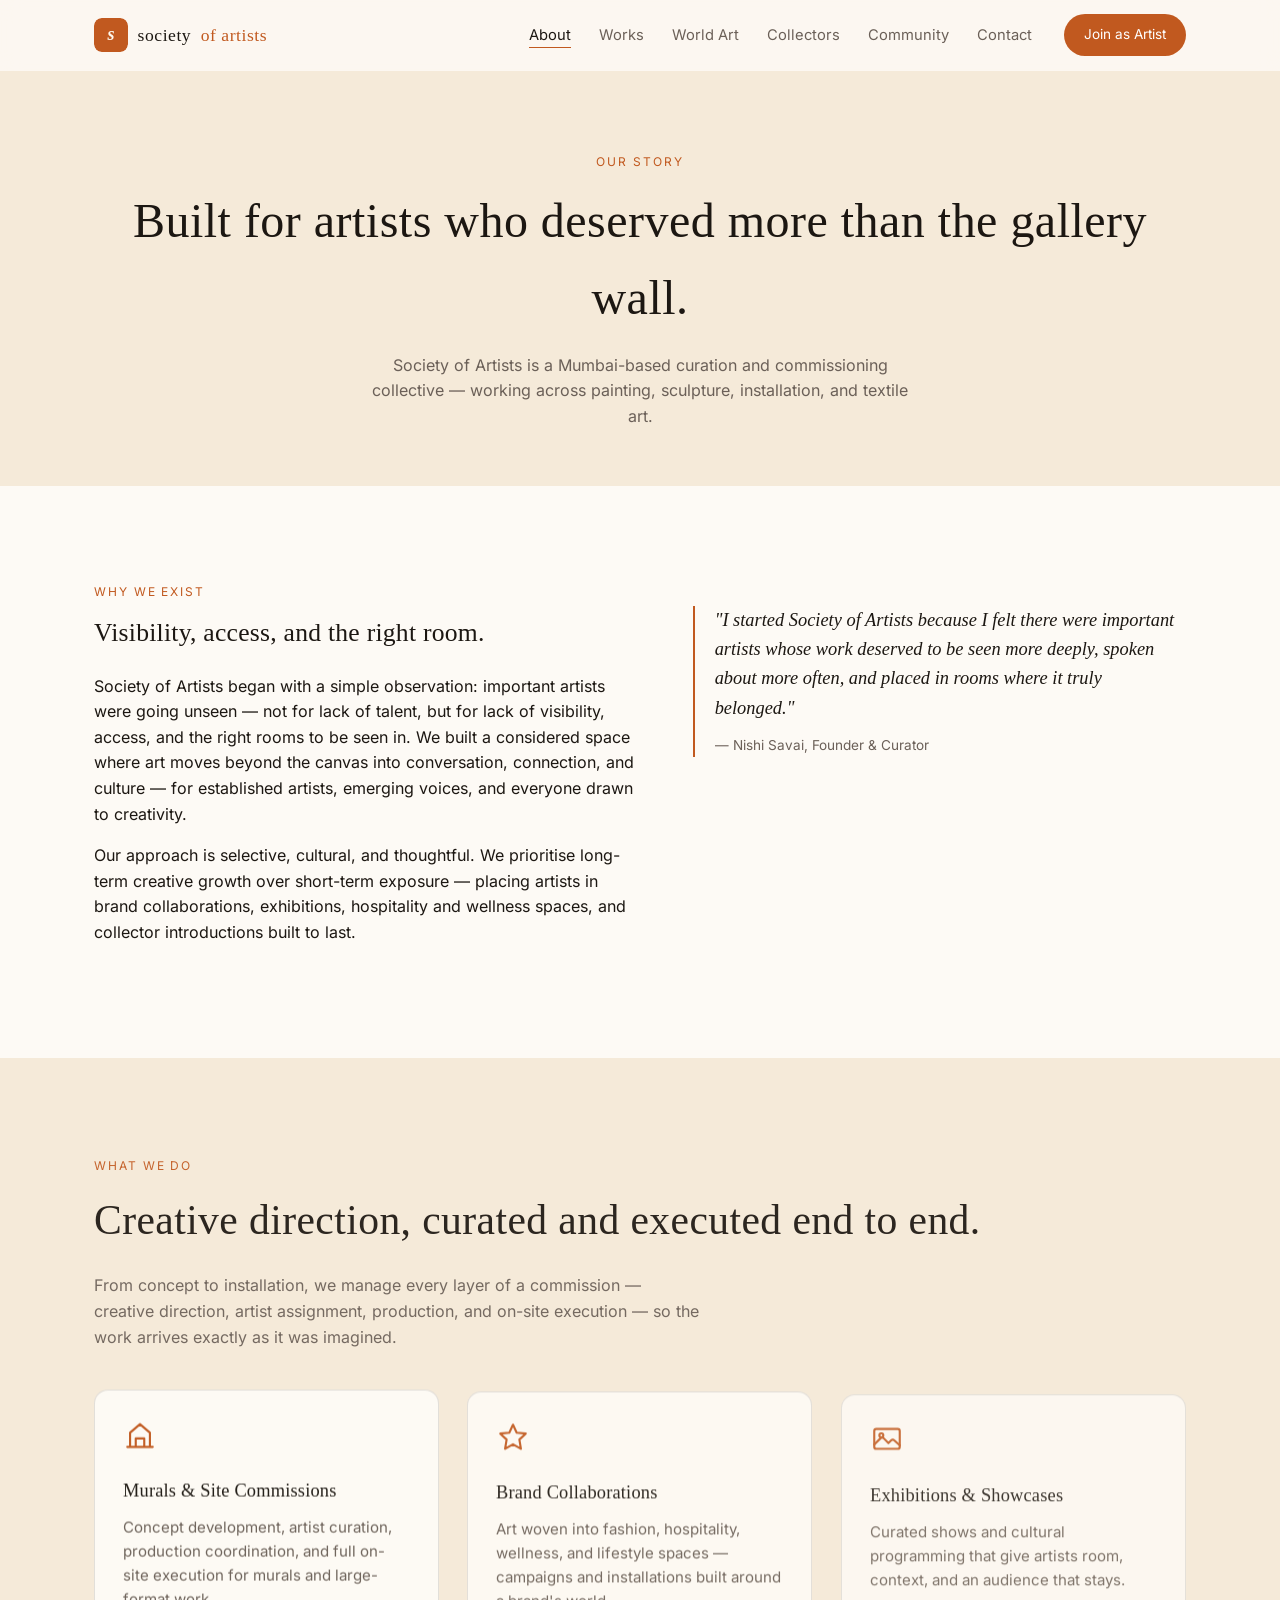
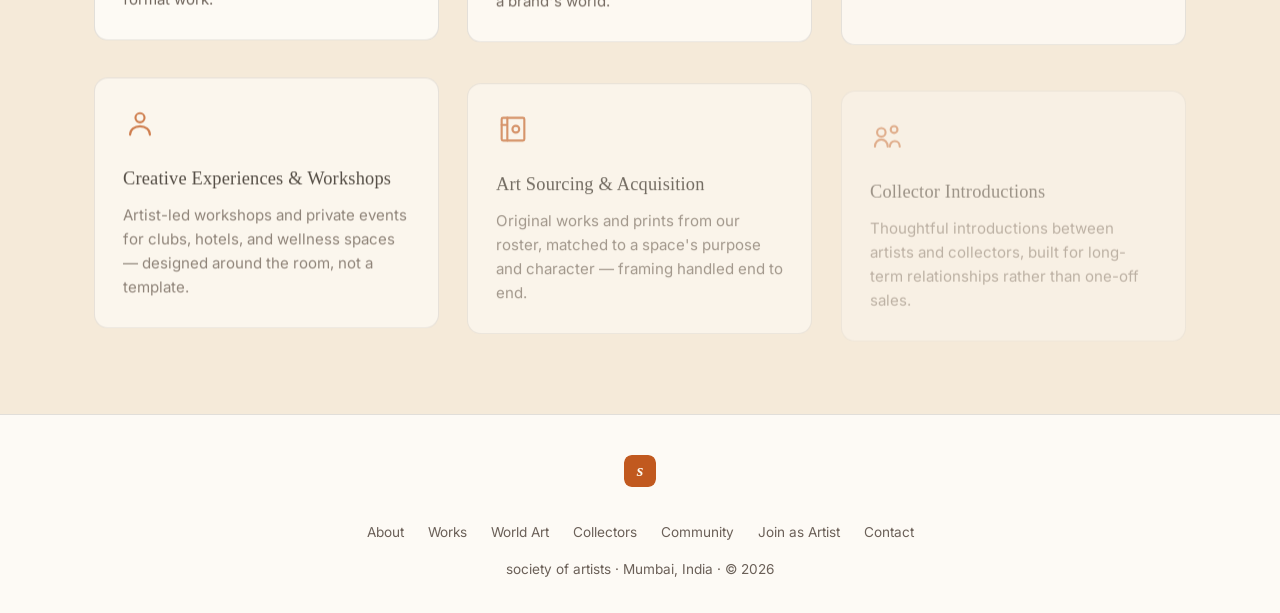
==== about.html @ 840be048 "Restructure into 8-page site with loading animations, Collectors page, SEO - Split into 8 pages: Hom" ====
<!DOCTYPE html>
<html lang="en">
<head>
<meta charset="UTF-8">
<meta name="viewport" content="width=device-width, initial-scale=1.0, viewport-fit=cover">
<title>About Us | Society of Artists — Mumbai Art Curation Studio</title>
<meta name="description" content="Society of Artists was founded by Nishi Savai to give overlooked artists visibility, access, and meaningful commissions. Learn our story and what we do — from murals to brand collaborations.">
<link rel="canonical" href="https://societyofartists.in/about.html">
<meta property="og:type" content="website">
<meta property="og:title" content="About Society of Artists">
<meta property="og:description" content="Founded by Nishi Savai to give overlooked artists visibility, access, and meaningful commissions.">
<meta property="og:image" content="https://societyofartists.in/assets/painting4.jpg">
<meta property="og:url" content="https://societyofartists.in/about.html">
<meta name="twitter:card" content="summary_large_image">
<link rel="icon" href="assets/logo-mark.svg" type="image/svg+xml">
<link rel="stylesheet" href="assets/style.css?v=4">
<script type="application/ld+json">
{
  "@context": "https://schema.org",
  "@type": "AboutPage",
  "name": "About Society of Artists",
  "url": "https://societyofartists.in/about.html",
  "mainEntity": {
    "@type": "Organization",
    "name": "Society of Artists",
    "founder": { "@type": "Person", "name": "Nishi Savai" }
  }
}
</script>
</head>
<body>

<div id="preloader" aria-hidden="true">
  <img class="pre-mark" src="assets/logo-mark.svg" alt="">
  <div class="pre-bar"></div>
</div>

<header id="site-header">
  <div class="nav">
    <a class="brand" href="index.html#top"><img src="assets/logo-mark.svg" alt="" width="34" height="34">society <span class="accent">of artists</span></a>
    <button class="nav-toggle" id="nav-toggle" aria-expanded="false" aria-controls="primary-nav" aria-label="Toggle navigation menu">
      <span></span><span></span><span></span>
    </button>
    <div class="nav-links">
      <nav aria-label="Primary">
        <ul id="primary-nav">
          <li><a href="about.html" class="is-current">About</a></li>
          <li><a href="works.html">Works</a></li>
          <li><a href="world-art.html">World Art</a></li>
          <li><a href="collectors.html">Collectors</a></li>
          <li><a href="community.html">Community</a></li>
          <li><a href="contact.html">Contact</a></li>
        </ul>
      </nav>
      <div class="nav-cta" id="nav-cta">
        <a class="btn btn-primary btn-sm" href="register.html">Join as Artist</a>
      </div>
    </div>
  </div>
</header>

<main>
  <section class="page-hero">
    <div class="wrap">
      <span class="eyebrow">Our Story</span>
      <h1>Built for artists who deserved more than the gallery wall.</h1>
      <p>
        Society of Artists is a Mumbai-based curation and commissioning collective —
        working across painting, sculpture, installation, and textile art.
      </p>
    </div>
  </section>

  <section>
    <div class="wrap about-grid">
      <div class="reveal">
        <span class="eyebrow">Why We Exist</span>
        <h2 class="title" style="font-size:1.6rem;">Visibility, access, and the right room.</h2>
        <p>
          Society of Artists began with a simple observation: important artists were
          going unseen — not for lack of talent, but for lack of visibility, access,
          and the right rooms to be seen in. We built a considered space where art
          moves beyond the canvas into conversation, connection, and culture — for
          established artists, emerging voices, and everyone drawn to creativity.
        </p>
        <p>
          Our approach is selective, cultural, and thoughtful. We prioritise
          long-term creative growth over short-term exposure — placing artists in
          brand collaborations, exhibitions, hospitality and wellness spaces, and
          collector introductions built to last.
        </p>
      </div>
      <div class="reveal">
        <blockquote>
          "I started Society of Artists because I felt there were important artists
          whose work deserved to be seen more deeply, spoken about more often, and
          placed in rooms where it truly belonged."
          <cite>— Nishi Savai, Founder &amp; Curator</cite>
        </blockquote>
      </div>
    </div>
  </section>

  <section class="section-alt" id="what-we-do">
    <div class="wrap">
      <span class="eyebrow reveal">What We Do</span>
      <h2 class="title reveal">Creative direction, curated and executed end to end.</h2>
      <p class="reveal" style="max-width:38rem;color:var(--muted);">
        From concept to installation, we manage every layer of a commission —
        creative direction, artist assignment, production, and on-site execution —
        so the work arrives exactly as it was imagined.
      </p>
      <div class="grid-3">
        <div class="card tilt-card">
          <svg viewBox="0 0 24 24" fill="none" stroke="currentColor" stroke-width="1.5"><path d="M3 20h18M5 20V10l7-6 7 6v10M9 20v-6h6v6" stroke-linecap="round" stroke-linejoin="round"/></svg>
          <h3>Murals &amp; Site Commissions</h3>
          <p>Concept development, artist curation, production coordination, and full on-site execution for murals and large-format work.</p>
        </div>
        <div class="card tilt-card">
          <svg viewBox="0 0 24 24" fill="none" stroke="currentColor" stroke-width="1.5"><path d="M12 3l2.6 5.6L21 9.3l-4.5 4.2L17.6 20 12 16.8 6.4 20l1.1-6.5L3 9.3l6.4-.7L12 3z" stroke-linecap="round" stroke-linejoin="round"/></svg>
          <h3>Brand Collaborations</h3>
          <p>Art woven into fashion, hospitality, wellness, and lifestyle spaces — campaigns and installations built around a brand's world.</p>
        </div>
        <div class="card tilt-card">
          <svg viewBox="0 0 24 24" fill="none" stroke="currentColor" stroke-width="1.5"><rect x="3" y="4" width="18" height="14" rx="1.5"/><path d="M3 15l4.5-4.5a1.5 1.5 0 0 1 2.1 0L13 14l2-2a1.5 1.5 0 0 1 2.1 0L21 15.5" stroke-linecap="round" stroke-linejoin="round"/><circle cx="8" cy="8.5" r="1.4"/></svg>
          <h3>Exhibitions &amp; Showcases</h3>
          <p>Curated shows and cultural programming that give artists room, context, and an audience that stays.</p>
        </div>
        <div class="card tilt-card">
          <svg viewBox="0 0 24 24" fill="none" stroke="currentColor" stroke-width="1.5"><circle cx="12" cy="8" r="3.2"/><path d="M5 20c0-3.6 3.1-6 7-6s7 2.4 7 6" stroke-linecap="round"/></svg>
          <h3>Creative Experiences &amp; Workshops</h3>
          <p>Artist-led workshops and private events for clubs, hotels, and wellness spaces — designed around the room, not a template.</p>
        </div>
        <div class="card tilt-card">
          <svg viewBox="0 0 24 24" fill="none" stroke="currentColor" stroke-width="1.5"><rect x="4" y="4" width="16" height="16" rx="1"/><path d="M8 4v16M4 9h4" stroke-linecap="round"/><circle cx="14" cy="12" r="2.4"/></svg>
          <h3>Art Sourcing &amp; Acquisition</h3>
          <p>Original works and prints from our roster, matched to a space's purpose and character — framing handled end to end.</p>
        </div>
        <div class="card tilt-card">
          <svg viewBox="0 0 24 24" fill="none" stroke="currentColor" stroke-width="1.5"><circle cx="8" cy="9" r="3"/><circle cx="17" cy="7" r="2.4"/><path d="M3.5 19c0-3 2.2-5 4.5-5s4.5 2 4.5 5" stroke-linecap="round"/><path d="M14 19c0-2.2 1.6-3.8 3.5-3.8s3.5 1.6 3.5 3.8" stroke-linecap="round"/></svg>
          <h3>Collector Introductions</h3>
          <p>Thoughtful introductions between artists and collectors, built for long-term relationships rather than one-off sales.</p>
        </div>
      </div>
    </div>
  </section>
</main>

<footer>
  <img src="assets/logo-mark.svg" alt="">
  <div class="footer-links">
    <a href="about.html">About</a>
    <a href="works.html">Works</a>
    <a href="world-art.html">World Art</a>
    <a href="collectors.html">Collectors</a>
    <a href="community.html">Community</a>
    <a href="register.html">Join as Artist</a>
    <a href="contact.html">Contact</a>
  </div>
  society of artists · Mumbai, India · &copy; 2026
</footer>

<script src="assets/vendor/gsap.min.js"></script>
<script src="assets/vendor/ScrollTrigger.min.js"></script>
<script src="assets/vendor/vanilla-tilt.min.js"></script>
<script src="assets/vendor/zdog.dist.min.js"></script>
<script src="assets/main.js?v=4"></script>

</body>
</html>
---- assets/style.css ----
/* Self-hosted fonts — no third-party CDN dependency, no render-blocking
   external request */
@font-face { font-family: 'Inter'; font-style: normal; font-weight: 300; font-display: swap; src: url('fonts/inter-latin-300-normal.woff2') format('woff2'); }
@font-face { font-family: 'Inter'; font-style: normal; font-weight: 400; font-display: swap; src: url('fonts/inter-latin-400-normal.woff2') format('woff2'); }
@font-face { font-family: 'Inter'; font-style: normal; font-weight: 500; font-display: swap; src: url('fonts/inter-latin-500-normal.woff2') format('woff2'); }
@font-face { font-family: 'Inter'; font-style: normal; font-weight: 600; font-display: swap; src: url('fonts/inter-latin-600-normal.woff2') format('woff2'); }
@font-face { font-family: 'Inter'; font-style: normal; font-weight: 700; font-display: swap; src: url('fonts/inter-latin-700-normal.woff2') format('woff2'); }
@font-face { font-family: 'Playfair Display'; font-style: normal; font-weight: 400; font-display: swap; src: url('fonts/playfair-display-latin-400-normal.woff2') format('woff2'); }
@font-face { font-family: 'Playfair Display'; font-style: italic; font-weight: 400; font-display: swap; src: url('fonts/playfair-display-latin-400-italic.woff2') format('woff2'); }
@font-face { font-family: 'Playfair Display'; font-style: normal; font-weight: 500; font-display: swap; src: url('fonts/playfair-display-latin-500-normal.woff2') format('woff2'); }
@font-face { font-family: 'Playfair Display'; font-style: normal; font-weight: 600; font-display: swap; src: url('fonts/playfair-display-latin-600-normal.woff2') format('woff2'); }

:root {
  --bg: #fdfaf5;
  --bg-alt: #f5ead9;
  --fg: #1c1712;
  --muted: #6b6058;
  --accent: #c1591f;
  --accent-2: #2f5d62;
  --border: rgba(28,23,18,0.12);
}

/* Preloader */
#preloader {
  position: fixed;
  inset: 0;
  z-index: 999;
  background: #17110b;
  display: flex;
  align-items: center;
  justify-content: center;
  transition: opacity 0.5s ease, visibility 0.5s ease;
}
#preloader .pre-mark {
  width: 56px; height: 56px;
  border-radius: 14px;
  display: flex; align-items: center; justify-content: center;
}
#preloader .pre-bar {
  position: absolute;
  bottom: -20px; left: 50%;
  transform: translateX(-50%);
  width: 90px; height: 2px;
  background: rgba(247,237,225,0.18);
  overflow: hidden;
  border-radius: 2px;
}
#preloader .pre-bar::after {
  content: "";
  position: absolute;
  top: 0; bottom: 0; left: -40%;
  width: 40%;
  background: #e88a4a;
  animation: preloaderSweep 1.1s ease-in-out infinite;
}
@keyframes preloaderSweep {
  0% { left: -40%; }
  100% { left: 100%; }
}
body.is-loaded #preloader {
  opacity: 0;
  visibility: hidden;
  pointer-events: none;
}
@media (prefers-reduced-motion: reduce) {
  #preloader { transition: none; }
  #preloader .pre-bar::after { animation: none; left: 0; width: 100%; }
}
@media (prefers-color-scheme: dark) {
  :root {
    --bg: #17110b;
    --bg-alt: #201810;
    --fg: #f7ede1;
    --muted: #b7a99b;
    --accent: #e88a4a;
    --accent-2: #6fb3b8;
    --border: rgba(247,237,225,0.14);
  }
}
* { box-sizing: border-box; }
html { scroll-behavior: smooth; }
body {
  margin: 0;
  background: var(--bg);
  color: var(--fg);
  font-family: 'Inter', sans-serif;
  line-height: 1.6;
  -webkit-font-smoothing: antialiased;
  overflow-x: hidden;
}
h1, h2, h3, .serif {
  font-family: 'Playfair Display', serif;
  font-weight: 500;
  letter-spacing: 0.01em;
  margin: 0;
}
a { color: inherit; }
img { max-width: 100%; }
.wrap {
  max-width: 1140px;
  margin: 0 auto;
  padding: 0 1.5rem;
}
.accent { color: var(--accent); font-style: italic; }

/* Header */
header {
  position: fixed;
  top: 0;
  left: 0;
  right: 0;
  z-index: 50;
  background: color-mix(in srgb, var(--bg) 85%, transparent);
  backdrop-filter: blur(10px);
  border-bottom: 1px solid transparent;
  transition: border-color 0.3s ease, background 0.3s ease;
}
header.scrolled { border-bottom-color: var(--border); }
.nav {
  display: flex;
  align-items: center;
  justify-content: space-between;
  padding: 0.9rem 1.5rem;
  padding-left: calc(1.5rem + env(safe-area-inset-left));
  padding-right: calc(1.5rem + env(safe-area-inset-right));
  max-width: 1140px;
  margin: 0 auto;
  gap: 1.5rem;
}
.brand {
  display: flex;
  align-items: center;
  gap: 0.6rem;
  font-family: 'Playfair Display', serif;
  font-size: 1.1rem;
  letter-spacing: 0.03em;
  text-decoration: none;
  flex-shrink: 0;
}
.brand img { width: 34px; height: 34px; border-radius: 8px; display: block; }
.brand .accent { font-style: normal; }
.nav-links {
  display: flex;
  align-items: center;
  gap: 2rem;
  flex: 1;
  justify-content: flex-end;
}
nav ul {
  list-style: none;
  display: flex;
  gap: 1.75rem;
  margin: 0;
  padding: 0;
}
nav ul a {
  text-decoration: none;
  font-size: 0.92rem;
  color: var(--muted);
  transition: color 0.2s ease;
  position: relative;
  white-space: nowrap;
}
nav ul a::after {
  content: "";
  position: absolute;
  left: 0; right: 0; bottom: -4px;
  height: 1px;
  background: var(--accent);
  transform: scaleX(0);
  transform-origin: left;
  transition: transform 0.25s ease;
}
nav ul a:hover, nav ul a:focus-visible { color: var(--fg); }
nav ul a:hover::after { transform: scaleX(1); }
nav ul a.is-current { color: var(--fg); }
nav ul a.is-current::after { transform: scaleX(1); }

.nav-cta {
  flex-shrink: 0;
}

.nav-toggle {
  display: none;
  width: 40px; height: 40px;
  border: none;
  background: transparent;
  cursor: pointer;
  flex-direction: column;
  justify-content: center;
  align-items: center;
  gap: 5px;
  flex-shrink: 0;
}
.nav-toggle span {
  width: 22px; height: 1.5px;
  background: var(--fg);
  transition: transform 0.25s ease, opacity 0.25s ease;
}
.nav-toggle[aria-expanded="true"] span:nth-child(1) { transform: translateY(6.5px) rotate(45deg); }
.nav-toggle[aria-expanded="true"] span:nth-child(2) { opacity: 0; }
.nav-toggle[aria-expanded="true"] span:nth-child(3) { transform: translateY(-6.5px) rotate(-45deg); }

@media (max-width: 900px) {
  .nav-toggle { display: flex; }
  .nav-links {
    position: fixed;
    top: 62px; left: 0; right: 0;
    flex-direction: column;
    align-items: stretch;
    gap: 0;
    background: var(--bg);
    border-bottom: 1px solid var(--border);
    max-height: 0;
    overflow: hidden;
    transition: max-height 0.3s ease;
  }
  .nav-links.is-open { max-height: 560px; }
  nav { width: 100%; }
  nav ul {
    flex-direction: column;
    gap: 0;
  }
  nav ul a {
    display: block;
    padding: 1rem 1.5rem;
    border-top: 1px solid var(--border);
  }
  nav ul a::after { display: none; }
  .nav-cta {
    padding: 1rem 1.5rem;
    border-top: 1px solid var(--border);
  }
}

/* ===== Hero ===== */
.hero {
  position: relative;
  height: 100svh;
  min-height: 560px;
  display: flex;
  align-items: center;
  justify-content: center;
  overflow: hidden;
  color: #fdfcf9;
  text-align: center;
}
.hero-slides {
  position: absolute;
  inset: 0;
  z-index: 0;
}
.hero-slide {
  position: absolute;
  inset: 0;
  background-size: cover;
  background-position: center;
  opacity: 0;
  transform: scale(1.12);
  will-change: transform, opacity;
}
.hero-slide.is-active { opacity: 1; }
.hero::before {
  content: "";
  position: absolute;
  inset: 0;
  z-index: 1;
  background: linear-gradient(180deg, rgba(20,12,4,0.6) 0%, rgba(20,12,4,0.38) 45%, rgba(20,12,4,0.78) 100%);
}
.hero-content {
  position: relative;
  z-index: 2;
  padding: 0 1.5rem;
}
.hero .kicker {
  text-transform: uppercase;
  letter-spacing: 0.22em;
  font-size: 0.78rem;
  color: rgba(253,252,249,0.85);
  margin-bottom: 1.25rem;
  display: block;
}
.hero h1 {
  font-size: clamp(2.4rem, 6.4vw, 4.6rem);
  line-height: 1.06;
  max-width: 18em;
  margin: 0 auto;
  text-wrap: balance;
}
.hero p.lede {
  max-width: 36rem;
  margin: 1.75rem auto 0;
  color: rgba(253,252,249,0.85);
  font-size: 1.1rem;
}
.hero .ctas {
  margin-top: 2.5rem;
  display: flex;
  gap: 1rem;
  justify-content: center;
  flex-wrap: wrap;
}
.btn {
  display: inline-block;
  padding: 0.85rem 1.75rem;
  border-radius: 999px;
  font-size: 0.92rem;
  text-decoration: none;
  transition: transform 0.2s ease, opacity 0.2s ease, box-shadow 0.2s ease;
  cursor: pointer;
  border: 1px solid transparent;
}
.btn:hover { transform: translateY(-2px); }
.btn-primary { background: var(--accent); color: #fff; }
.btn-primary:hover { box-shadow: 0 10px 30px rgba(193,89,31,0.35); }
.btn-outline { border-color: rgba(253,252,249,0.5); color: #fdfcf9; }
.btn-outline:hover { background: rgba(253,252,249,0.1); }
.btn-sm { padding: 0.55rem 1.2rem; font-size: 0.85rem; }
.btn[disabled] { opacity: 0.6; cursor: not-allowed; transform: none !important; }

.scroll-cue {
  position: absolute;
  bottom: 1.75rem;
  left: 50%;
  transform: translateX(-50%);
  z-index: 2;
  display: flex;
  flex-direction: column;
  align-items: center;
  gap: 0.4rem;
  color: rgba(253,252,249,0.75);
  font-size: 0.7rem;
  letter-spacing: 0.18em;
  text-transform: uppercase;
}
.scroll-cue .line {
  width: 1px;
  height: 34px;
  background: rgba(253,252,249,0.5);
  overflow: hidden;
  position: relative;
}
.scroll-cue .line::after {
  content: "";
  position: absolute;
  top: -100%;
  left: 0; right: 0;
  height: 100%;
  background: #fdfcf9;
  animation: scrollDrop 1.8s ease-in-out infinite;
}
@keyframes scrollDrop {
  0% { top: -100%; }
  60% { top: 100%; }
  100% { top: 100%; }
}

.hero-orn {
  position: absolute;
  z-index: 2;
  top: 18%;
  right: 6%;
  width: 130px;
  height: 130px;
  opacity: 0.9;
  pointer-events: none;
}
@media (max-width: 780px) { .hero-orn { display: none; } }

section { padding: 6rem 0; }
.section-alt { background: var(--bg-alt); }
.eyebrow {
  text-transform: uppercase;
  letter-spacing: 0.16em;
  font-size: 0.75rem;
  color: var(--accent);
  display: block;
  margin-bottom: 0.75rem;
}
h2.title { font-size: clamp(1.8rem, 3.5vw, 2.6rem); margin-bottom: 1.25rem; }
.reveal { opacity: 0; }

/* Page hero (non-home pages) */
.page-hero {
  padding: 9.5rem 0 3.5rem;
  text-align: center;
  background: var(--bg-alt);
}
.page-hero h1 { font-size: clamp(2rem, 4.5vw, 3rem); }
.page-hero p { color: var(--muted); max-width: 34rem; margin: 1rem auto 0; }

/* About */
.about-grid {
  display: grid;
  grid-template-columns: 1.1fr 1fr;
  gap: 3.5rem;
  align-items: start;
}
@media (max-width: 800px) {
  .about-grid { grid-template-columns: 1fr; gap: 2.5rem; }
}
blockquote {
  margin: 1.5rem 0 0;
  padding-left: 1.25rem;
  border-left: 2px solid var(--accent);
  font-family: 'Playfair Display', serif;
  font-style: italic;
  font-size: 1.15rem;
  color: var(--fg);
}
blockquote cite {
  display: block;
  margin-top: 0.75rem;
  font-family: 'Inter', sans-serif;
  font-style: normal;
  font-size: 0.85rem;
  color: var(--muted);
}

/* Services / generic 3-col cards */
.grid-3 {
  display: grid;
  grid-template-columns: repeat(3, 1fr);
  gap: 1.75rem;
  margin-top: 2.5rem;
}
@media (max-width: 860px) { .grid-3 { grid-template-columns: repeat(2, 1fr); } }
@media (max-width: 560px) { .grid-3 { grid-template-columns: 1fr; } }
.card {
  background: var(--bg);
  border: 1px solid var(--border);
  border-radius: 14px;
  padding: 1.75rem;
  transform-style: preserve-3d;
  will-change: transform;
}
.card svg { width: 34px; height: 34px; color: var(--accent); margin-bottom: 1rem; transform: translateZ(25px); }
.card h3 { font-size: 1.15rem; margin-bottom: 0.6rem; transform: translateZ(20px); }
.card p { color: var(--muted); font-size: 0.94rem; margin: 0; transform: translateZ(20px); }

/* Lightbox */
.lightbox {
  position: fixed;
  inset: 0;
  z-index: 100;
  background: rgba(10,9,7,0.92);
  display: none;
  align-items: center;
  justify-content: center;
  padding: 3rem 1.5rem;
}
.lightbox.is-open { display: flex; }
.lightbox img { max-width: 90vw; max-height: 80vh; border-radius: 6px; box-shadow: 0 30px 80px rgba(0,0,0,0.5); }
.lightbox figcaption { color: #f2ede4; text-align: center; margin-top: 1rem; font-size: 0.9rem; letter-spacing: 0.03em; }
.lightbox-close {
  position: absolute;
  top: 1.5rem; right: 1.5rem;
  width: 42px; height: 42px;
  border-radius: 50%;
  border: 1px solid rgba(242,237,228,0.4);
  background: transparent;
  color: #f2ede4;
  font-size: 1.3rem;
  cursor: pointer;
  display: flex; align-items: center; justify-content: center;
}
.lightbox-close:hover { background: rgba(242,237,228,0.12); }
.gallery img { cursor: zoom-in; }

/* Disciplines / tags */
.tag-row {
  display: flex;
  flex-wrap: wrap;
  gap: 0.6rem;
  margin-top: 1.5rem;
}
.tag {
  border: 1px solid var(--border);
  border-radius: 999px;
  padding: 0.45rem 1rem;
  font-size: 0.85rem;
  color: var(--muted);
}
.tag.is-selectable {
  position: relative;
  cursor: pointer;
  user-select: none;
  transition: background 0.2s ease, color 0.2s ease, border-color 0.2s ease;
}
.tag.is-selectable input { position: absolute; inset: 0; margin: 0; opacity: 0; pointer-events: none; }
.tag.is-selectable:has(input:checked) {
  background: var(--accent);
  border-color: var(--accent);
  color: #fff;
}

/* For Artists / split layout */
.split {
  display: grid;
  grid-template-columns: 1fr 1fr;
  gap: 3rem;
  align-items: center;
}
@media (max-width: 800px) { .split { grid-template-columns: 1fr; } }
ul.checklist { list-style: none; padding: 0; margin: 1.5rem 0 0; }
ul.checklist li {
  padding-left: 1.6rem;
  position: relative;
  margin-bottom: 0.9rem;
  color: var(--muted);
}
ul.checklist li::before {
  content: "";
  position: absolute;
  left: 0;
  top: 0.5em;
  width: 8px;
  height: 8px;
  border-radius: 50%;
  background: var(--accent);
}

/* Contact */
.contact-box {
  text-align: center;
  max-width: 40rem;
  margin: 0 auto;
}
.contact-links {
  display: flex;
  justify-content: center;
  gap: 2rem;
  flex-wrap: wrap;
  margin-top: 2rem;
  font-size: 0.95rem;
}
.contact-links a {
  text-decoration: none;
  border-bottom: 1px solid var(--border);
  padding-bottom: 2px;
  transition: border-color 0.2s ease, color 0.2s ease;
}
.contact-links a:hover { border-color: var(--accent); color: var(--accent); }

.contact-page-grid {
  display: grid;
  grid-template-columns: 1fr 1.2fr;
  gap: 3.5rem;
  align-items: start;
}
@media (max-width: 860px) { .contact-page-grid { grid-template-columns: 1fr; } }
.info-list { list-style: none; margin: 1.5rem 0 0; padding: 0; }
.info-list li { display: flex; gap: 0.9rem; margin-bottom: 1.5rem; }
.info-list svg { width: 22px; height: 22px; color: var(--accent); flex-shrink: 0; margin-top: 0.15rem; }
.info-list strong { display: block; font-size: 0.95rem; }
.info-list span, .info-list a { color: var(--muted); font-size: 0.92rem; text-decoration: none; }
.info-list a:hover { color: var(--accent); }

/* Forms */
.form-card {
  background: var(--bg);
  border: 1px solid var(--border);
  border-radius: 16px;
  padding: 2rem;
}
.field { margin-bottom: 1.4rem; }
.field label {
  display: block;
  font-size: 0.85rem;
  font-weight: 600;
  margin-bottom: 0.45rem;
}
.field .hint { font-size: 0.78rem; color: var(--muted); font-weight: 400; margin-left: 0.4rem; }
.field input,
.field select,
.field textarea {
  width: 100%;
  padding: 0.75rem 0.9rem;
  border: 1px solid var(--border);
  border-radius: 8px;
  background: var(--bg-alt);
  color: var(--fg);
  font-family: inherit;
  font-size: 0.95rem;
  transition: border-color 0.2s ease, box-shadow 0.2s ease;
}
.field input:focus,
.field select:focus,
.field textarea:focus {
  outline: none;
  border-color: var(--accent);
  box-shadow: 0 0 0 3px color-mix(in srgb, var(--accent) 22%, transparent);
}
.field textarea { resize: vertical; min-height: 110px; }
.field-row { display: grid; grid-template-columns: 1fr 1fr; gap: 1.2rem; }
@media (max-width: 600px) { .field-row { grid-template-columns: 1fr; } }
.form-note {
  font-size: 0.82rem;
  color: var(--muted);
  margin-top: 1.25rem;
}
.form-status {
  margin-top: 1rem;
  font-size: 0.88rem;
  display: none;
}
.form-status.is-visible { display: block; }

/* Works gallery — framed "museum wall" cards. Captions are always
   visible (not hover-only) since hover never fires on touch devices. */
.gallery {
  display: grid;
  grid-template-columns: repeat(3, 1fr);
  gap: 2rem 1.75rem;
  margin-top: 3rem;
}
@media (max-width: 900px) { .gallery { grid-template-columns: repeat(2, 1fr); gap: 1.75rem 1.25rem; } }
@media (max-width: 560px) { .gallery { grid-template-columns: 1fr; max-width: 22rem; margin-left: auto; margin-right: auto; } }

.gallery figure {
  margin: 0;
  transform-style: preserve-3d;
  will-change: transform;
}
.gallery .frame {
  background: #fffdf9;
  padding: 0.6rem;
  border-radius: 4px;
  box-shadow: 0 1px 2px rgba(0,0,0,0.06), 0 20px 40px -18px rgba(20,12,4,0.35);
  overflow: hidden;
}
@media (prefers-color-scheme: dark) {
  .gallery .frame { background: #241b12; }
}
.gallery img {
  width: 100%;
  aspect-ratio: 4 / 5;
  object-fit: cover;
  display: block;
  border-radius: 1px;
  transition: transform 0.5s ease;
}
.gallery figure:nth-child(3n+2) img { aspect-ratio: 3 / 4; }
.gallery .frame:hover img { transform: scale(1.045); }
.gallery figcaption {
  padding: 0.85rem 0.2rem 0;
  text-align: center;
}
.gallery figcaption .work-title {
  display: block;
  font-family: 'Playfair Display', serif;
  font-style: italic;
  font-size: 0.95rem;
  color: var(--fg);
}
.gallery figcaption .work-medium {
  display: block;
  font-size: 0.74rem;
  letter-spacing: 0.06em;
  text-transform: uppercase;
  color: var(--muted);
  margin-top: 0.2rem;
}

/* "Beyond the Canvas" medium categories (works page) */
.medium-grid {
  display: grid;
  grid-template-columns: repeat(4, 1fr);
  gap: 1.5rem;
  margin-top: 2.5rem;
}
@media (max-width: 900px) { .medium-grid { grid-template-columns: repeat(2, 1fr); } }
@media (max-width: 560px) { .medium-grid { grid-template-columns: 1fr; } }
.medium-card {
  border: 1px solid var(--border);
  border-radius: 14px;
  padding: 1.75rem 1.5rem;
  background: var(--bg);
  transform-style: preserve-3d;
  will-change: transform;
}
.medium-card svg { width: 30px; height: 30px; color: var(--accent); margin-bottom: 1rem; transform: translateZ(20px); }
.medium-card h3 { font-size: 1.05rem; transform: translateZ(20px); }
.medium-card p { color: var(--muted); font-size: 0.87rem; margin: 0.4rem 0 0; transform: translateZ(20px); }

/* World Art illustration band */
.world-intro { max-width: 42rem; }
.world-grid {
  display: grid;
  grid-template-columns: repeat(3, 1fr);
  gap: 1.5rem;
  margin-top: 2.75rem;
}
@media (max-width: 900px) { .world-grid { grid-template-columns: repeat(2, 1fr); } }
@media (max-width: 560px) { .world-grid { grid-template-columns: 1fr; } }
.world-card {
  background: var(--bg);
  border: 1px solid var(--border);
  border-radius: 16px;
  padding: 1.5rem;
  text-align: center;
  transform-style: preserve-3d;
  will-change: transform;
}
.world-card svg { width: 100%; height: 140px; display: block; margin: 0 auto 1rem; }
.world-card h3 { font-size: 1.05rem; transform: translateZ(20px); }
.world-card p { color: var(--muted); font-size: 0.85rem; margin: 0.4rem 0 0; transform: translateZ(20px); }
.world-card .region { color: var(--accent); font-size: 0.72rem; text-transform: uppercase; letter-spacing: 0.12em; transform: translateZ(20px); display:block; margin-top:0.5rem; }

.draw-path { stroke-dasharray: var(--len, 800); stroke-dashoffset: var(--len, 800); }
.draw-path.drawn { stroke-dashoffset: 0; transition: stroke-dashoffset 1.6s ease; }

/* Community */
.community-grid {
  display: grid;
  grid-template-columns: repeat(4, 1fr);
  gap: 1.5rem;
  margin-top: 2.5rem;
}
@media (max-width: 900px) { .community-grid { grid-template-columns: repeat(2, 1fr); } }
@media (max-width: 560px) { .community-grid { grid-template-columns: 1fr; } }
.community-card {
  text-align: center;
  padding: 1.5rem 1rem;
}
.community-card svg { width: 30px; height: 30px; color: var(--accent); margin: 0 auto 0.9rem; display: block; }
.community-card h3 { font-size: 1rem; }
.community-card p { color: var(--muted); font-size: 0.85rem; margin: 0.4rem 0 0; }

.community-cta {
  margin-top: 3rem;
  background: var(--bg);
  border: 1px solid var(--border);
  border-radius: 16px;
  padding: 2rem;
  display: flex;
  align-items: center;
  justify-content: space-between;
  gap: 1.5rem;
  flex-wrap: wrap;
}
.community-cta form {
  display: flex;
  gap: 0.75rem;
  flex-wrap: wrap;
  flex: 1;
  min-width: 260px;
}
.community-cta input[type="email"] {
  flex: 1;
  min-width: 200px;
  padding: 0.7rem 1rem;
  border: 1px solid var(--border);
  border-radius: 999px;
  background: var(--bg-alt);
  color: var(--fg);
  font-family: inherit;
  font-size: 0.9rem;
}
.community-cta input[type="email"]:focus { outline: none; border-color: var(--accent); }

/* Collectors page */
.trust-grid {
  display: grid;
  grid-template-columns: repeat(2, 1fr);
  gap: 1.75rem;
  margin-top: 2.5rem;
}
@media (max-width: 760px) { .trust-grid { grid-template-columns: 1fr; } }
.trust-card {
  display: flex;
  gap: 1.1rem;
  padding: 1.75rem;
  border: 1px solid var(--border);
  border-radius: 14px;
  background: var(--bg);
  transform-style: preserve-3d;
  will-change: transform;
}
.trust-card .num {
  flex-shrink: 0;
  width: 40px; height: 40px;
  border-radius: 50%;
  background: var(--accent);
  color: #fff;
  display: flex; align-items: center; justify-content: center;
  font-family: 'Playfair Display', serif;
  font-style: italic;
  font-size: 1.1rem;
  transform: translateZ(25px);
}
.trust-card h3 { font-size: 1.05rem; margin-bottom: 0.4rem; transform: translateZ(20px); }
.trust-card p { color: var(--muted); font-size: 0.9rem; margin: 0; transform: translateZ(20px); }

.doc-grid {
  display: grid;
  grid-template-columns: repeat(3, 1fr);
  gap: 1.25rem;
  margin-top: 2.5rem;
}
@media (max-width: 760px) { .doc-grid { grid-template-columns: repeat(2, 1fr); } }
@media (max-width: 480px) { .doc-grid { grid-template-columns: 1fr; } }
.doc-card {
  text-align: center;
  padding: 1.5rem 1rem;
  border: 1px dashed var(--border);
  border-radius: 12px;
}
.doc-card svg { width: 26px; height: 26px; color: var(--accent-2); margin: 0 auto 0.7rem; display: block; }
.doc-card h4 { font-size: 0.92rem; margin: 0; }
.doc-card p { font-size: 0.8rem; color: var(--muted); margin: 0.3rem 0 0; }

.stat-row {
  display: grid;
  grid-template-columns: repeat(3, 1fr);
  gap: 1.5rem;
  margin-top: 3rem;
  text-align: center;
}
@media (max-width: 640px) { .stat-row { grid-template-columns: 1fr; gap: 2rem; } }
.stat-row .stat-num {
  font-family: 'Playfair Display', serif;
  font-size: 2.2rem;
  color: var(--accent);
  display: block;
}
.stat-row .stat-label {
  color: var(--muted);
  font-size: 0.85rem;
  margin-top: 0.3rem;
}

/* FAQ accordion (native <details>, no JS needed) */
.faq { max-width: 46rem; margin: 2.5rem auto 0; }
.faq details {
  border-bottom: 1px solid var(--border);
  padding: 1.25rem 0;
}
.faq summary {
  cursor: pointer;
  font-weight: 600;
  font-size: 1rem;
  list-style: none;
  display: flex;
  align-items: center;
  justify-content: space-between;
  gap: 1rem;
}
.faq summary::-webkit-details-marker { display: none; }
.faq summary::after {
  content: "+";
  font-size: 1.3rem;
  color: var(--accent);
  flex-shrink: 0;
  transition: transform 0.2s ease;
}
.faq details[open] summary::after { transform: rotate(45deg); }
.faq p {
  color: var(--muted);
  margin: 0.85rem 0 0;
  font-size: 0.94rem;
  line-height: 1.65;
}

footer {
  border-top: 1px solid var(--border);
  padding: 2.5rem 1.5rem 2rem;
  padding-bottom: calc(2rem + env(safe-area-inset-bottom));
  text-align: center;
  color: var(--muted);
  font-size: 0.85rem;
}
footer img { width: 32px; height: 32px; border-radius: 8px; margin-bottom: 0.75rem; }
.footer-links { display: flex; justify-content: center; gap: 1.5rem; margin: 1rem 0; flex-wrap: wrap; }
.footer-links a { text-decoration: none; color: var(--muted); font-size: 0.85rem; }
.footer-links a:hover { color: var(--accent); }

@media (prefers-reduced-motion: reduce) {
  * { transition: none !important; animation: none !important; scroll-behavior: auto !important; }
  .hero-slide { opacity: 1 !important; transform: none !important; }
  .hero-slide:not(:first-child) { display: none; }
  .reveal { opacity: 1 !important; transform: none !important; }
}
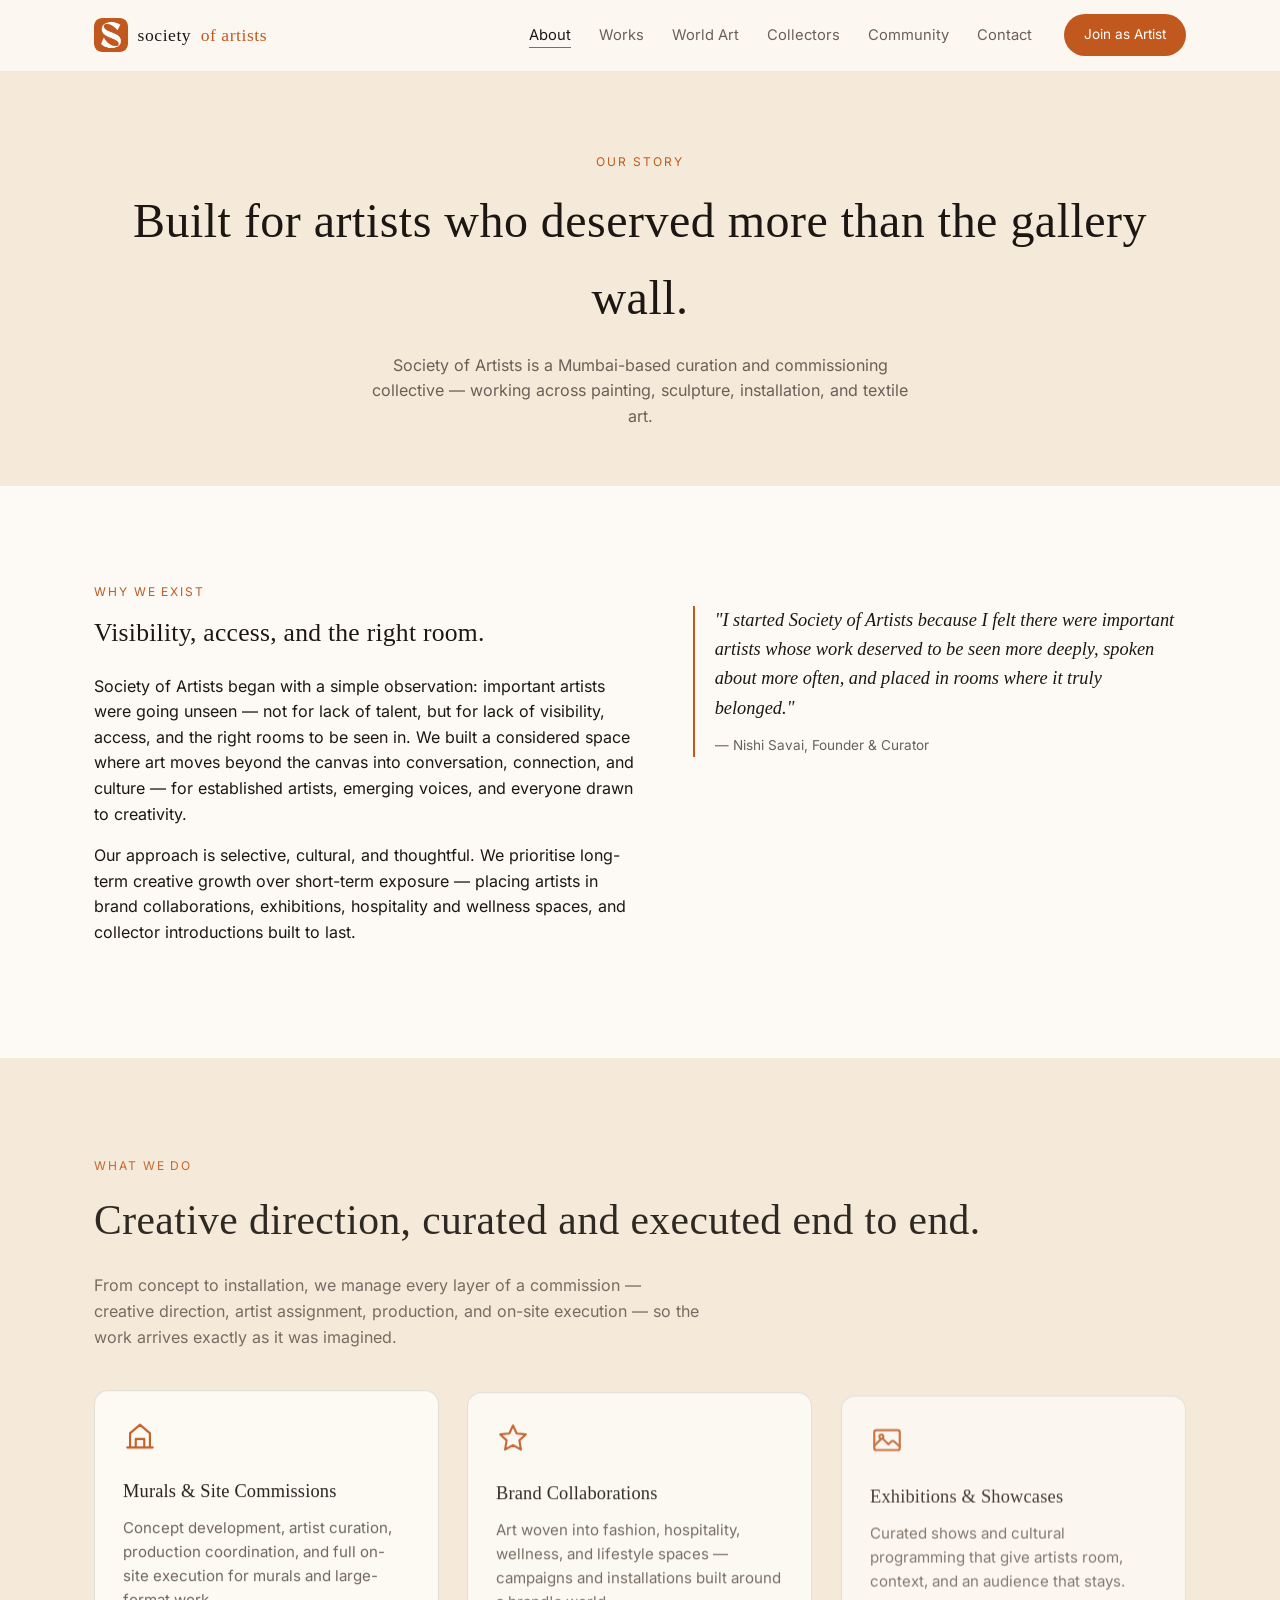
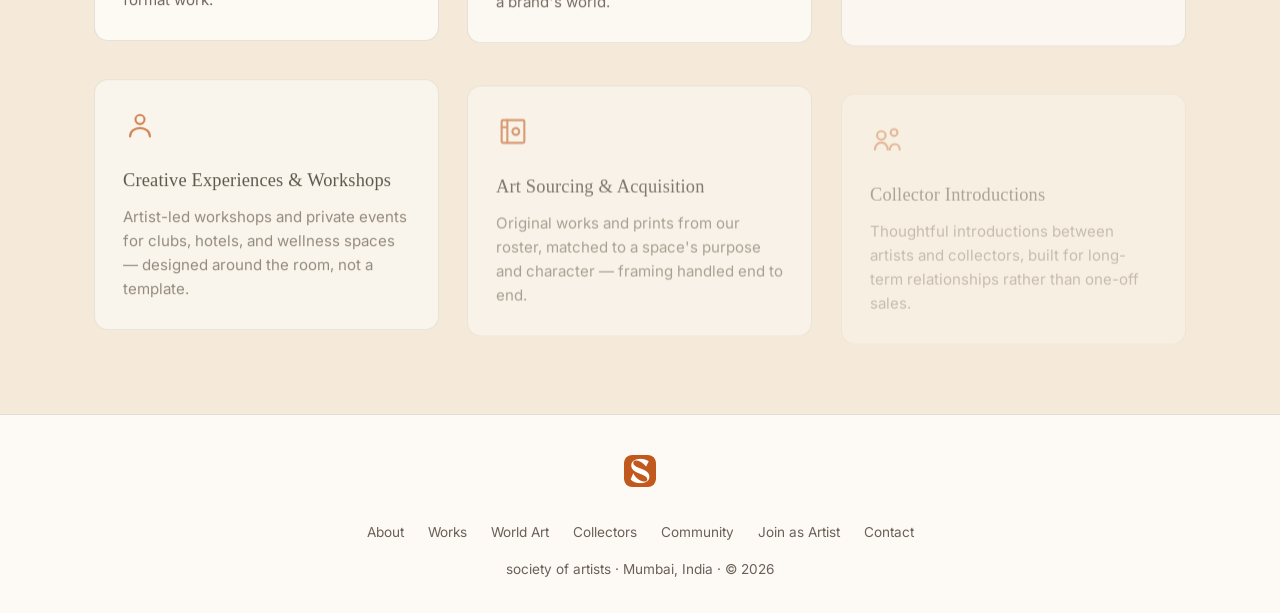
==== commit c531702f: "Replace recreated logo SVG with the real uploaded brand mark You uploaded the actual logo files (7 o" ====
--- a/about.html
+++ b/about.html
@@ -12,7 +12,7 @@
 <meta property="og:image" content="https://societyofartists.in/assets/painting4.jpg">
 <meta property="og:url" content="https://societyofartists.in/about.html">
 <meta name="twitter:card" content="summary_large_image">
-<link rel="icon" href="assets/logo-mark.svg" type="image/svg+xml">
+<link rel="icon" href="assets/logo-badge.png" type="image/png">
 <link rel="stylesheet" href="assets/style.css?v=4">
 <script type="application/ld+json">
 {
@@ -31,13 +31,13 @@
 <body>
 
 <div id="preloader" aria-hidden="true">
-  <img class="pre-mark" src="assets/logo-mark.svg" alt="">
+  <img class="pre-mark" src="assets/logo-badge.png" alt="">
   <div class="pre-bar"></div>
 </div>
 
 <header id="site-header">
   <div class="nav">
-    <a class="brand" href="index.html#top"><img src="assets/logo-mark.svg" alt="" width="34" height="34">society <span class="accent">of artists</span></a>
+    <a class="brand" href="index.html#top"><img src="assets/logo-badge.png" alt="" width="34" height="34">society <span class="accent">of artists</span></a>
     <button class="nav-toggle" id="nav-toggle" aria-expanded="false" aria-controls="primary-nav" aria-label="Toggle navigation menu">
       <span></span><span></span><span></span>
     </button>
@@ -147,7 +147,7 @@
 </main>
 
 <footer>
-  <img src="assets/logo-mark.svg" alt="">
+  <img src="assets/logo-badge.png" alt="">
   <div class="footer-links">
     <a href="about.html">About</a>
     <a href="works.html">Works</a>
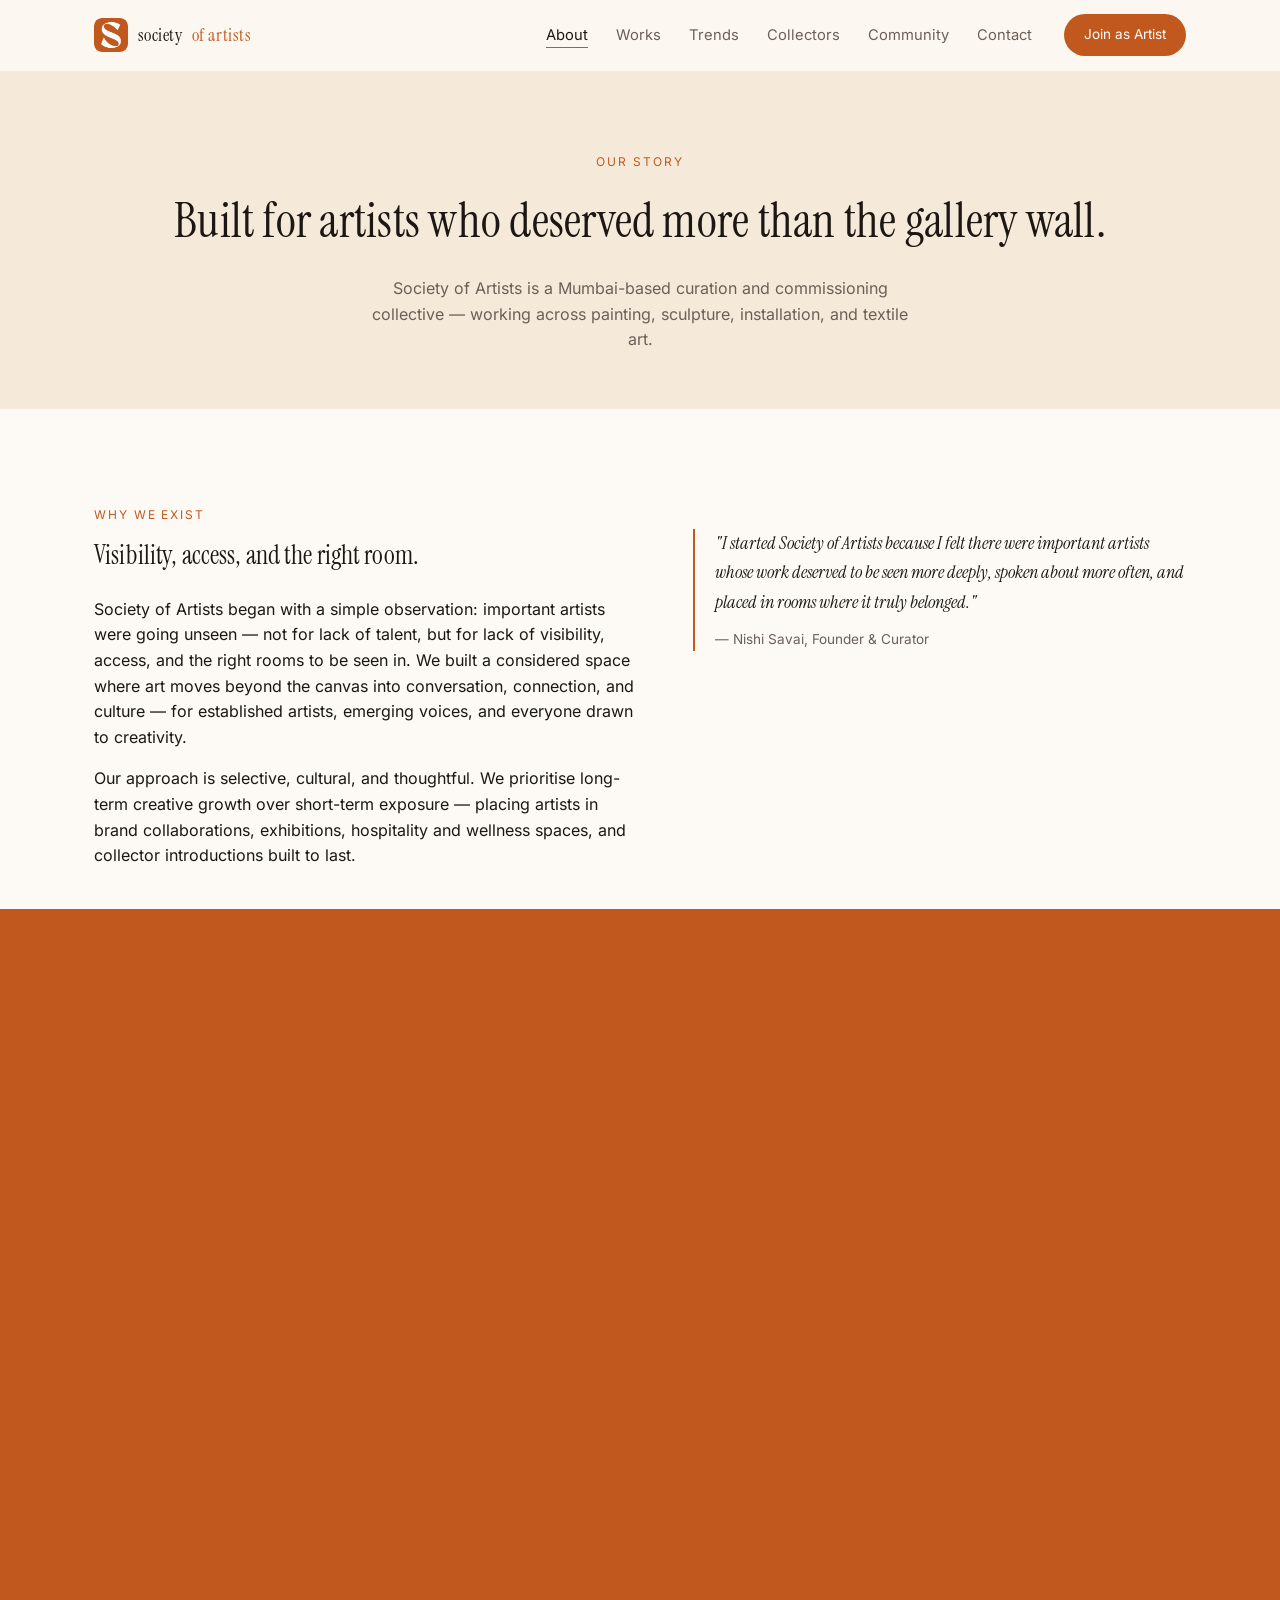
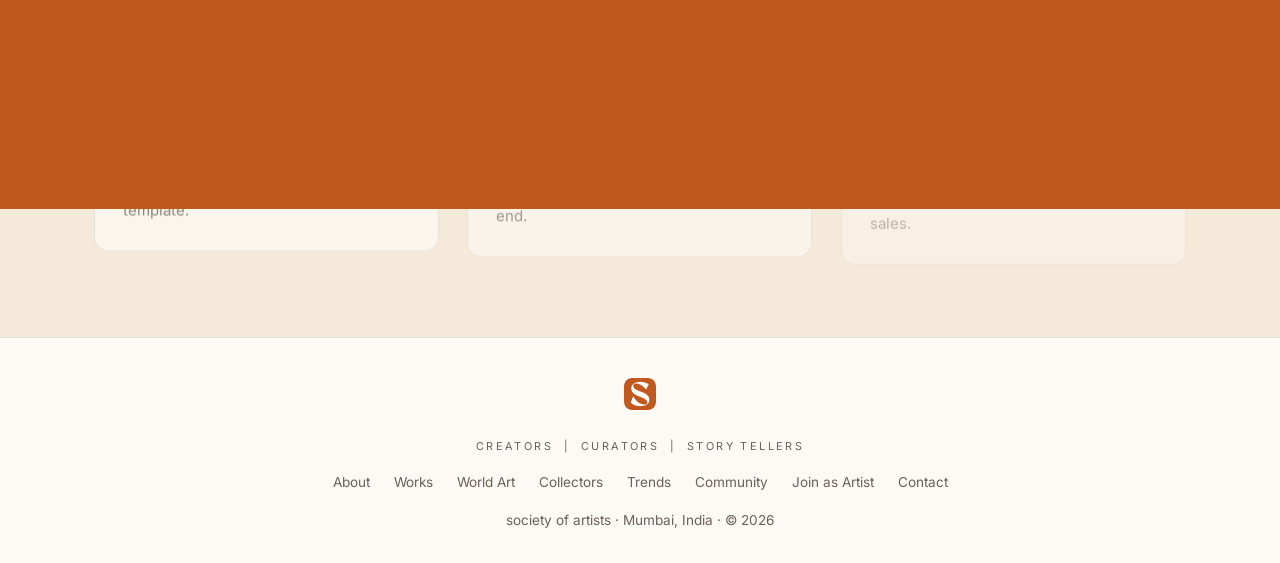
==== commit 717b5db4: "Minimalist revamp: service positioning, Trends page, logo-curtain transitions - Homepage rebuilt aro" ====
--- a/about.html
+++ b/about.html
@@ -13,7 +13,7 @@
 <meta property="og:url" content="https://societyofartists.in/about.html">
 <meta name="twitter:card" content="summary_large_image">
 <link rel="icon" href="assets/logo-badge.png" type="image/png">
-<link rel="stylesheet" href="assets/style.css?v=4">
+<link rel="stylesheet" href="assets/style.css?v=5">
 <script type="application/ld+json">
 {
   "@context": "https://schema.org",
@@ -34,6 +34,7 @@
   <img class="pre-mark" src="assets/logo-badge.png" alt="">
   <div class="pre-bar"></div>
 </div>
+<div class="pt" id="pt" aria-hidden="true"><img src="assets/logo-badge.png" alt=""></div>
 
 <header id="site-header">
   <div class="nav">
@@ -46,7 +47,7 @@
         <ul id="primary-nav">
           <li><a href="about.html" class="is-current">About</a></li>
           <li><a href="works.html">Works</a></li>
-          <li><a href="world-art.html">World Art</a></li>
+          <li><a href="trends.html">Trends</a></li>
           <li><a href="collectors.html">Collectors</a></li>
           <li><a href="community.html">Community</a></li>
           <li><a href="contact.html">Contact</a></li>
@@ -148,11 +149,13 @@
 
 <footer>
   <img src="assets/logo-badge.png" alt="">
+  <div class="footer-tagline">Creators &nbsp;|&nbsp; Curators &nbsp;|&nbsp; Story Tellers</div>
   <div class="footer-links">
     <a href="about.html">About</a>
     <a href="works.html">Works</a>
     <a href="world-art.html">World Art</a>
     <a href="collectors.html">Collectors</a>
+    <a href="trends.html">Trends</a>
     <a href="community.html">Community</a>
     <a href="register.html">Join as Artist</a>
     <a href="contact.html">Contact</a>
@@ -164,7 +167,7 @@
 <script src="assets/vendor/ScrollTrigger.min.js"></script>
 <script src="assets/vendor/vanilla-tilt.min.js"></script>
 <script src="assets/vendor/zdog.dist.min.js"></script>
-<script src="assets/main.js?v=4"></script>
+<script src="assets/main.js?v=5"></script>
 
 </body>
 </html>
--- a/assets/style.css
+++ b/assets/style.css
@@ -5,10 +5,8 @@
 @font-face { font-family: 'Inter'; font-style: normal; font-weight: 500; font-display: swap; src: url('fonts/inter-latin-500-normal.woff2') format('woff2'); }
 @font-face { font-family: 'Inter'; font-style: normal; font-weight: 600; font-display: swap; src: url('fonts/inter-latin-600-normal.woff2') format('woff2'); }
 @font-face { font-family: 'Inter'; font-style: normal; font-weight: 700; font-display: swap; src: url('fonts/inter-latin-700-normal.woff2') format('woff2'); }
-@font-face { font-family: 'Playfair Display'; font-style: normal; font-weight: 400; font-display: swap; src: url('fonts/playfair-display-latin-400-normal.woff2') format('woff2'); }
-@font-face { font-family: 'Playfair Display'; font-style: italic; font-weight: 400; font-display: swap; src: url('fonts/playfair-display-latin-400-italic.woff2') format('woff2'); }
-@font-face { font-family: 'Playfair Display'; font-style: normal; font-weight: 500; font-display: swap; src: url('fonts/playfair-display-latin-500-normal.woff2') format('woff2'); }
-@font-face { font-family: 'Playfair Display'; font-style: normal; font-weight: 600; font-display: swap; src: url('fonts/playfair-display-latin-600-normal.woff2') format('woff2'); }
+@font-face { font-family: 'Instrument Serif'; font-style: normal; font-weight: 400; font-display: swap; src: url('fonts/instrument-serif-latin-400-normal.woff2') format('woff2'); }
+@font-face { font-family: 'Instrument Serif'; font-style: italic; font-weight: 400; font-display: swap; src: url('fonts/instrument-serif-latin-400-italic.woff2') format('woff2'); }
 
 :root {
   --bg: #fdfaf5;
@@ -20,28 +18,32 @@
   --border: rgba(28,23,18,0.12);
 }
 
-/* Preloader */
+/* Preloader — brand curtain: terracotta field, logo mark breathing in */
 #preloader {
   position: fixed;
   inset: 0;
   z-index: 999;
-  background: #17110b;
+  background: #c1591f;
   display: flex;
   align-items: center;
   justify-content: center;
-  transition: opacity 0.5s ease, visibility 0.5s ease;
+  transition: transform 0.55s cubic-bezier(0.7, 0, 0.3, 1), visibility 0.55s;
 }
 #preloader .pre-mark {
-  width: 56px; height: 56px;
-  border-radius: 14px;
-  display: flex; align-items: center; justify-content: center;
+  width: 64px; height: 64px;
+  border-radius: 16px;
+  animation: markIn 0.9s cubic-bezier(0.2, 0.8, 0.3, 1.2) both;
+}
+@keyframes markIn {
+  0% { opacity: 0; transform: scale(0.4) rotate(-14deg); }
+  100% { opacity: 1; transform: scale(1) rotate(0deg); }
 }
 #preloader .pre-bar {
   position: absolute;
   bottom: -20px; left: 50%;
   transform: translateX(-50%);
   width: 90px; height: 2px;
-  background: rgba(247,237,225,0.18);
+  background: rgba(253,248,238,0.25);
   overflow: hidden;
   border-radius: 2px;
 }
@@ -50,7 +52,7 @@
   position: absolute;
   top: 0; bottom: 0; left: -40%;
   width: 40%;
-  background: #e88a4a;
+  background: #fdf8ee;
   animation: preloaderSweep 1.1s ease-in-out infinite;
 }
 @keyframes preloaderSweep {
@@ -58,13 +60,41 @@
   100% { left: 100%; }
 }
 body.is-loaded #preloader {
-  opacity: 0;
+  transform: translateY(-101%);
   visibility: hidden;
   pointer-events: none;
 }
+
+/* Page-exit curtain — same terracotta field sweeps up over the page,
+   logo mark lands, then the next page's preloader lifts away: the logo
+   visually "carries" you between pages */
+.pt {
+  position: fixed;
+  inset: 0;
+  z-index: 998;
+  background: #c1591f;
+  display: flex;
+  align-items: center;
+  justify-content: center;
+  transform: translateY(101%);
+  transition: transform 0.45s cubic-bezier(0.7, 0, 0.3, 1);
+  pointer-events: none;
+}
+.pt img {
+  width: 64px; height: 64px;
+  border-radius: 16px;
+  opacity: 0;
+  transform: scale(0.5) rotate(-14deg);
+  transition: opacity 0.25s ease 0.18s, transform 0.35s cubic-bezier(0.2, 0.8, 0.3, 1.2) 0.18s;
+}
+.pt.is-entering { transform: translateY(0); }
+.pt.is-entering img { opacity: 1; transform: scale(1) rotate(0deg); }
+
 @media (prefers-reduced-motion: reduce) {
   #preloader { transition: none; }
+  #preloader .pre-mark { animation: none; }
   #preloader .pre-bar::after { animation: none; left: 0; width: 100%; }
+  .pt { display: none; }
 }
 @media (prefers-color-scheme: dark) {
   :root {
@@ -89,10 +119,18 @@
   overflow-x: hidden;
 }
 h1, h2, h3, .serif {
-  font-family: 'Playfair Display', serif;
-  font-weight: 500;
-  letter-spacing: 0.01em;
+  font-family: 'Instrument Serif', serif;
+  font-weight: 400;
+  letter-spacing: 0.005em;
   margin: 0;
+}
+
+/* Brand tagline — always the same three words, always this treatment */
+.tagline {
+  text-transform: uppercase;
+  letter-spacing: 0.22em;
+  font-size: 0.72rem;
+  color: var(--muted);
 }
 a { color: inherit; }
 img { max-width: 100%; }
@@ -131,7 +169,7 @@
   display: flex;
   align-items: center;
   gap: 0.6rem;
-  font-family: 'Playfair Display', serif;
+  font-family: 'Instrument Serif', serif;
   font-size: 1.1rem;
   letter-spacing: 0.03em;
   text-decoration: none;
@@ -403,7 +441,7 @@
   margin: 1.5rem 0 0;
   padding-left: 1.25rem;
   border-left: 2px solid var(--accent);
-  font-family: 'Playfair Display', serif;
+  font-family: 'Instrument Serif', serif;
   font-style: italic;
   font-size: 1.15rem;
   color: var(--fg);
@@ -648,7 +686,7 @@
 }
 .gallery figcaption .work-title {
   display: block;
-  font-family: 'Playfair Display', serif;
+  font-family: 'Instrument Serif', serif;
   font-style: italic;
   font-size: 0.95rem;
   color: var(--fg);
@@ -784,7 +822,7 @@
   background: var(--accent);
   color: #fff;
   display: flex; align-items: center; justify-content: center;
-  font-family: 'Playfair Display', serif;
+  font-family: 'Instrument Serif', serif;
   font-style: italic;
   font-size: 1.1rem;
   transform: translateZ(25px);
@@ -819,7 +857,7 @@
 }
 @media (max-width: 640px) { .stat-row { grid-template-columns: 1fr; gap: 2rem; } }
 .stat-row .stat-num {
-  font-family: 'Playfair Display', serif;
+  font-family: 'Instrument Serif', serif;
   font-size: 2.2rem;
   color: var(--accent);
   display: block;
@@ -828,6 +866,109 @@
   color: var(--muted);
   font-size: 0.85rem;
   margin-top: 0.3rem;
+}
+
+/* Service pillars (home) — minimal, borderless, big serif numerals */
+.pillar-grid {
+  display: grid;
+  grid-template-columns: repeat(3, 1fr);
+  gap: 3rem 2.5rem;
+  margin-top: 3rem;
+}
+@media (max-width: 860px) { .pillar-grid { grid-template-columns: 1fr; gap: 2.5rem; } }
+.pillar {
+  display: block;
+  text-decoration: none;
+  border-top: 1px solid var(--border);
+  padding-top: 1.5rem;
+  transition: border-color 0.3s ease;
+}
+.pillar:hover { border-top-color: var(--accent); }
+.pillar .pillar-num {
+  font-family: 'Instrument Serif', serif;
+  font-style: italic;
+  color: var(--accent);
+  font-size: 1rem;
+  display: block;
+  margin-bottom: 0.75rem;
+}
+.pillar h3 { font-size: 1.5rem; margin-bottom: 0.5rem; }
+.pillar p { color: var(--muted); font-size: 0.92rem; margin: 0 0 1rem; }
+.pillar .pillar-link {
+  font-size: 0.85rem;
+  color: var(--accent);
+  letter-spacing: 0.06em;
+  text-transform: uppercase;
+}
+.pillar:hover .pillar-link { text-decoration: underline; text-underline-offset: 4px; }
+
+/* Trends page — editorial stat blocks */
+.trend-list { max-width: 46rem; margin: 0 auto; }
+.trend {
+  border-top: 1px solid var(--border);
+  padding: 2.5rem 0;
+  display: grid;
+  grid-template-columns: 130px 1fr;
+  gap: 2rem;
+  align-items: start;
+}
+@media (max-width: 640px) { .trend { grid-template-columns: 1fr; gap: 0.75rem; } }
+.trend .trend-stat {
+  font-family: 'Instrument Serif', serif;
+  font-size: 2.4rem;
+  line-height: 1.05;
+  color: var(--accent);
+}
+.trend .trend-stat small {
+  display: block;
+  font-family: 'Inter', sans-serif;
+  font-size: 0.68rem;
+  letter-spacing: 0.08em;
+  text-transform: uppercase;
+  color: var(--muted);
+  margin-top: 0.4rem;
+}
+.trend h3 { font-size: 1.3rem; margin-bottom: 0.5rem; }
+.trend p { color: var(--muted); font-size: 0.94rem; margin: 0; }
+.disclaimer {
+  font-size: 0.78rem;
+  color: var(--muted);
+  border-left: 2px solid var(--border);
+  padding-left: 1rem;
+  max-width: 40rem;
+  margin: 3rem auto 0;
+}
+
+/* Onboarding journey steps (register page) */
+.steps {
+  counter-reset: step;
+  max-width: 46rem;
+  margin: 0 auto 3.5rem;
+}
+.step {
+  display: grid;
+  grid-template-columns: 64px 1fr;
+  gap: 1.5rem;
+  padding: 1.75rem 0;
+  border-top: 1px solid var(--border);
+  align-items: start;
+}
+.step .step-num {
+  font-family: 'Instrument Serif', serif;
+  font-style: italic;
+  font-size: 2rem;
+  color: var(--accent);
+  line-height: 1;
+}
+.step h3 { font-size: 1.15rem; margin-bottom: 0.35rem; }
+.step p { color: var(--muted); font-size: 0.92rem; margin: 0; }
+
+.footer-tagline {
+  text-transform: uppercase;
+  letter-spacing: 0.22em;
+  font-size: 0.68rem;
+  color: var(--muted);
+  margin: 0.6rem 0 0.4rem;
 }
 
 /* FAQ accordion (native <details>, no JS needed) */
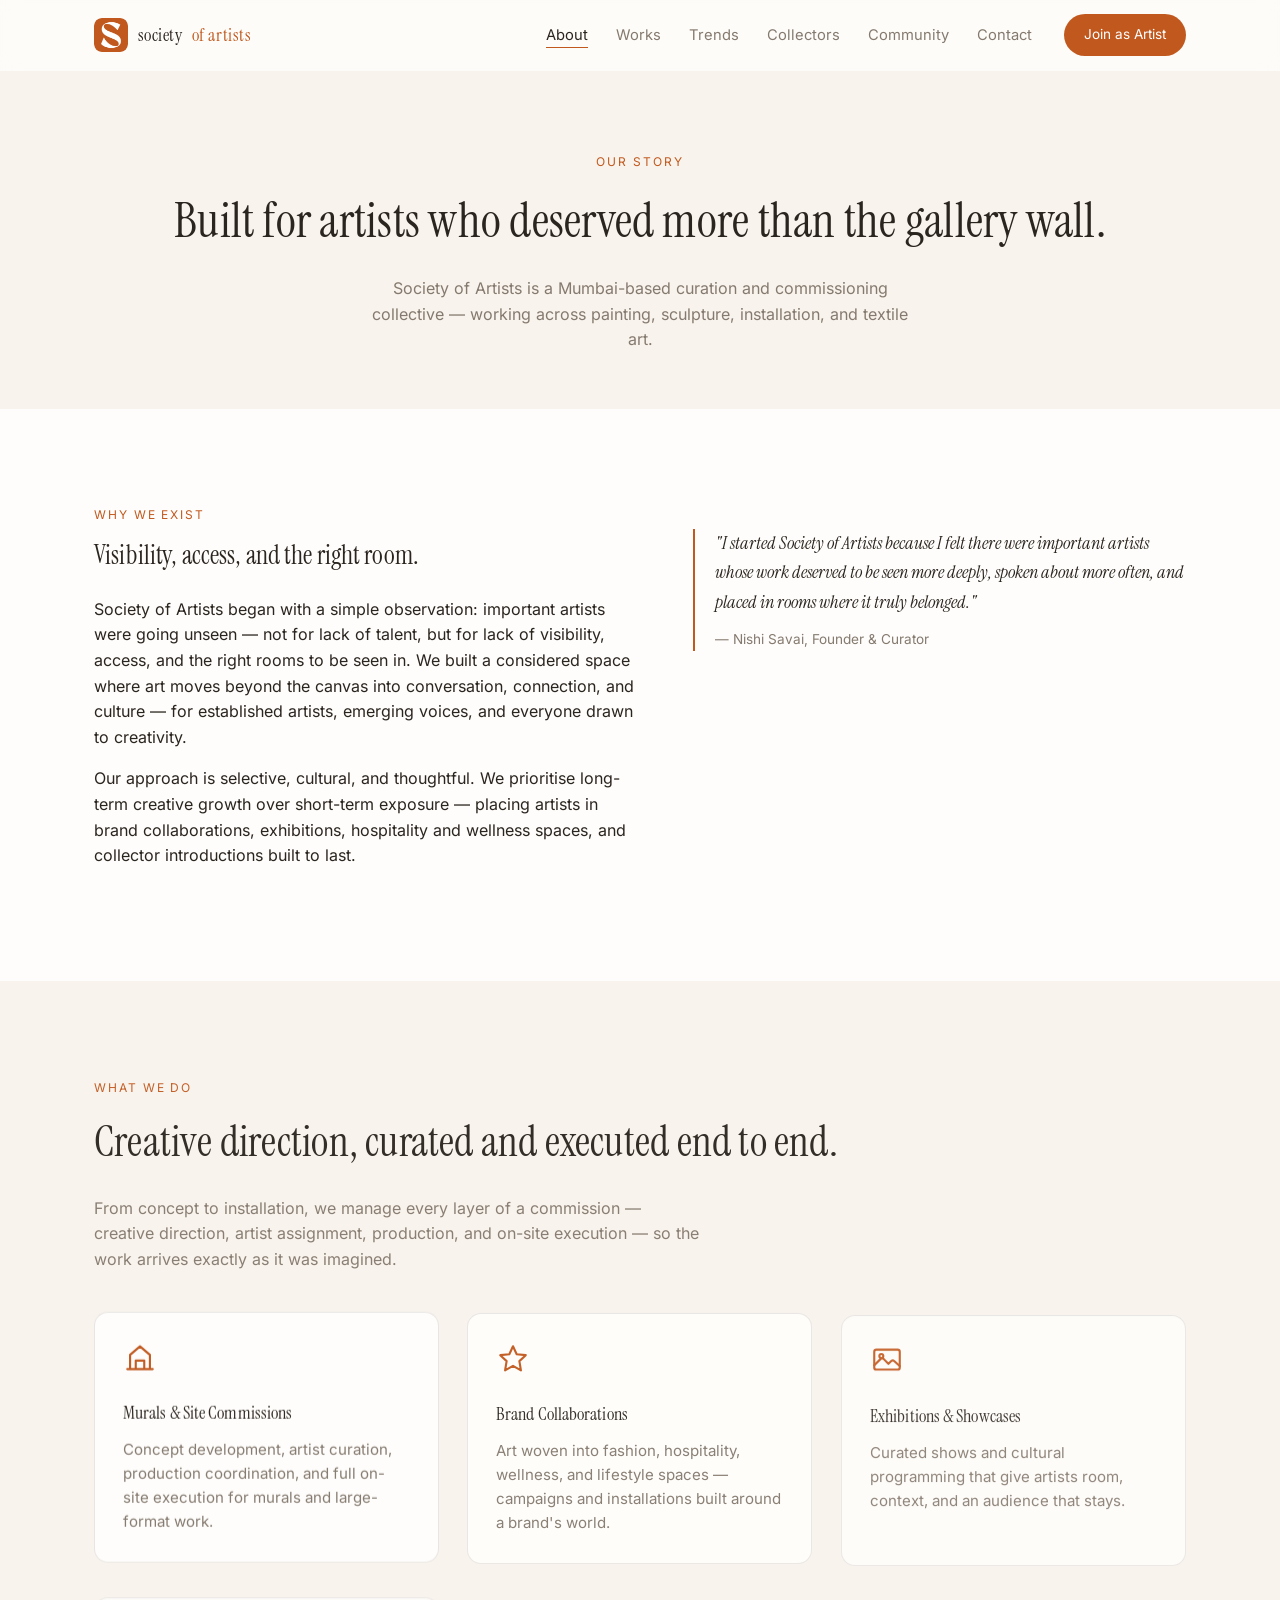
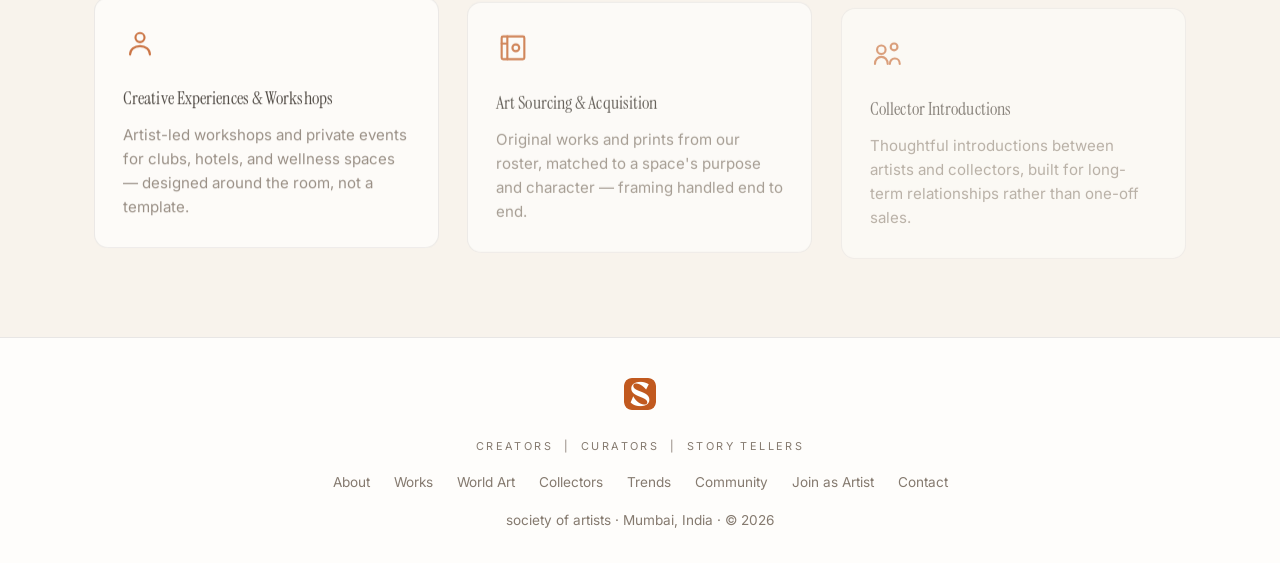
==== commit b5468a26: "Soften page transitions and lighten the whole color scheme - Replaced the hard terracotta curtain wi" ====
--- a/about.html
+++ b/about.html
@@ -13,7 +13,7 @@
 <meta property="og:url" content="https://societyofartists.in/about.html">
 <meta name="twitter:card" content="summary_large_image">
 <link rel="icon" href="assets/logo-badge.png" type="image/png">
-<link rel="stylesheet" href="assets/style.css?v=5">
+<link rel="stylesheet" href="assets/style.css?v=6">
 <script type="application/ld+json">
 {
   "@context": "https://schema.org",
@@ -167,7 +167,7 @@
 <script src="assets/vendor/ScrollTrigger.min.js"></script>
 <script src="assets/vendor/vanilla-tilt.min.js"></script>
 <script src="assets/vendor/zdog.dist.min.js"></script>
-<script src="assets/main.js?v=5"></script>
+<script src="assets/main.js?v=6"></script>
 
 </body>
 </html>
--- a/assets/style.css
+++ b/assets/style.css
@@ -9,41 +9,41 @@
 @font-face { font-family: 'Instrument Serif'; font-style: italic; font-weight: 400; font-display: swap; src: url('fonts/instrument-serif-latin-400-italic.woff2') format('woff2'); }
 
 :root {
-  --bg: #fdfaf5;
-  --bg-alt: #f5ead9;
-  --fg: #1c1712;
-  --muted: #6b6058;
+  --bg: #fefdfb;
+  --bg-alt: #f8f3ec;
+  --fg: #2b251f;
+  --muted: #857a6f;
   --accent: #c1591f;
-  --accent-2: #2f5d62;
-  --border: rgba(28,23,18,0.12);
-}
-
-/* Preloader — brand curtain: terracotta field, logo mark breathing in */
+  --accent-2: #4a7c81;
+  --border: rgba(43,37,31,0.1);
+}
+
+/* Preloader — soft light veil with a gently pulsing mark */
 #preloader {
   position: fixed;
   inset: 0;
   z-index: 999;
-  background: #c1591f;
+  background: #fefdfb;
   display: flex;
   align-items: center;
   justify-content: center;
-  transition: transform 0.55s cubic-bezier(0.7, 0, 0.3, 1), visibility 0.55s;
+  transition: opacity 0.45s ease, visibility 0.45s;
 }
 #preloader .pre-mark {
-  width: 64px; height: 64px;
-  border-radius: 16px;
-  animation: markIn 0.9s cubic-bezier(0.2, 0.8, 0.3, 1.2) both;
-}
-@keyframes markIn {
-  0% { opacity: 0; transform: scale(0.4) rotate(-14deg); }
-  100% { opacity: 1; transform: scale(1) rotate(0deg); }
+  width: 46px; height: 46px;
+  border-radius: 12px;
+  animation: markPulse 1.2s ease-in-out infinite;
+}
+@keyframes markPulse {
+  0%, 100% { transform: scale(1); opacity: 0.85; }
+  50% { transform: scale(1.1); opacity: 1; }
 }
 #preloader .pre-bar {
   position: absolute;
-  bottom: -20px; left: 50%;
+  bottom: -22px; left: 50%;
   transform: translateX(-50%);
-  width: 90px; height: 2px;
-  background: rgba(253,248,238,0.25);
+  width: 80px; height: 2px;
+  background: rgba(43,37,31,0.1);
   overflow: hidden;
   border-radius: 2px;
 }
@@ -52,7 +52,7 @@
   position: absolute;
   top: 0; bottom: 0; left: -40%;
   width: 40%;
-  background: #fdf8ee;
+  background: #c1591f;
   animation: preloaderSweep 1.1s ease-in-out infinite;
 }
 @keyframes preloaderSweep {
@@ -60,52 +60,51 @@
   100% { left: 100%; }
 }
 body.is-loaded #preloader {
-  transform: translateY(-101%);
+  opacity: 0;
   visibility: hidden;
   pointer-events: none;
 }
 
-/* Page-exit curtain — same terracotta field sweeps up over the page,
-   logo mark lands, then the next page's preloader lifts away: the logo
-   visually "carries" you between pages */
+/* Page-exit veil — soft fade to light with the pulsing mark, then the
+   next page's content animates up beneath the lifting veil */
 .pt {
   position: fixed;
   inset: 0;
   z-index: 998;
-  background: #c1591f;
+  background: #fefdfb;
   display: flex;
   align-items: center;
   justify-content: center;
-  transform: translateY(101%);
-  transition: transform 0.45s cubic-bezier(0.7, 0, 0.3, 1);
+  opacity: 0;
+  transition: opacity 0.32s ease;
   pointer-events: none;
 }
 .pt img {
-  width: 64px; height: 64px;
-  border-radius: 16px;
+  width: 46px; height: 46px;
+  border-radius: 12px;
   opacity: 0;
-  transform: scale(0.5) rotate(-14deg);
-  transition: opacity 0.25s ease 0.18s, transform 0.35s cubic-bezier(0.2, 0.8, 0.3, 1.2) 0.18s;
-}
-.pt.is-entering { transform: translateY(0); }
-.pt.is-entering img { opacity: 1; transform: scale(1) rotate(0deg); }
+}
+.pt.is-entering { opacity: 1; }
+.pt.is-entering img {
+  opacity: 1;
+  animation: markPulse 1.2s ease-in-out infinite;
+}
+
+/* Every page's content rises in softly on arrival */
+main {
+  animation: pageIn 0.7s cubic-bezier(0.25, 0.8, 0.25, 1) both;
+}
+@keyframes pageIn {
+  from { opacity: 0; transform: translateY(14px); }
+  to { opacity: 1; transform: none; }
+}
 
 @media (prefers-reduced-motion: reduce) {
   #preloader { transition: none; }
   #preloader .pre-mark { animation: none; }
   #preloader .pre-bar::after { animation: none; left: 0; width: 100%; }
   .pt { display: none; }
-}
-@media (prefers-color-scheme: dark) {
-  :root {
-    --bg: #17110b;
-    --bg-alt: #201810;
-    --fg: #f7ede1;
-    --muted: #b7a99b;
-    --accent: #e88a4a;
-    --accent-2: #6fb3b8;
-    --border: rgba(247,237,225,0.14);
-  }
+  main { animation: none; }
 }
 * { box-sizing: border-box; }
 html { scroll-behavior: smooth; }
@@ -303,7 +302,7 @@
   position: absolute;
   inset: 0;
   z-index: 1;
-  background: linear-gradient(180deg, rgba(20,12,4,0.6) 0%, rgba(20,12,4,0.38) 45%, rgba(20,12,4,0.78) 100%);
+  background: linear-gradient(180deg, rgba(30,20,10,0.5) 0%, rgba(30,20,10,0.3) 45%, rgba(30,20,10,0.62) 100%);
 }
 .hero-content {
   position: relative;
@@ -667,9 +666,6 @@
   box-shadow: 0 1px 2px rgba(0,0,0,0.06), 0 20px 40px -18px rgba(20,12,4,0.35);
   overflow: hidden;
 }
-@media (prefers-color-scheme: dark) {
-  .gallery .frame { background: #241b12; }
-}
 .gallery img {
   width: 100%;
   aspect-ratio: 4 / 5;
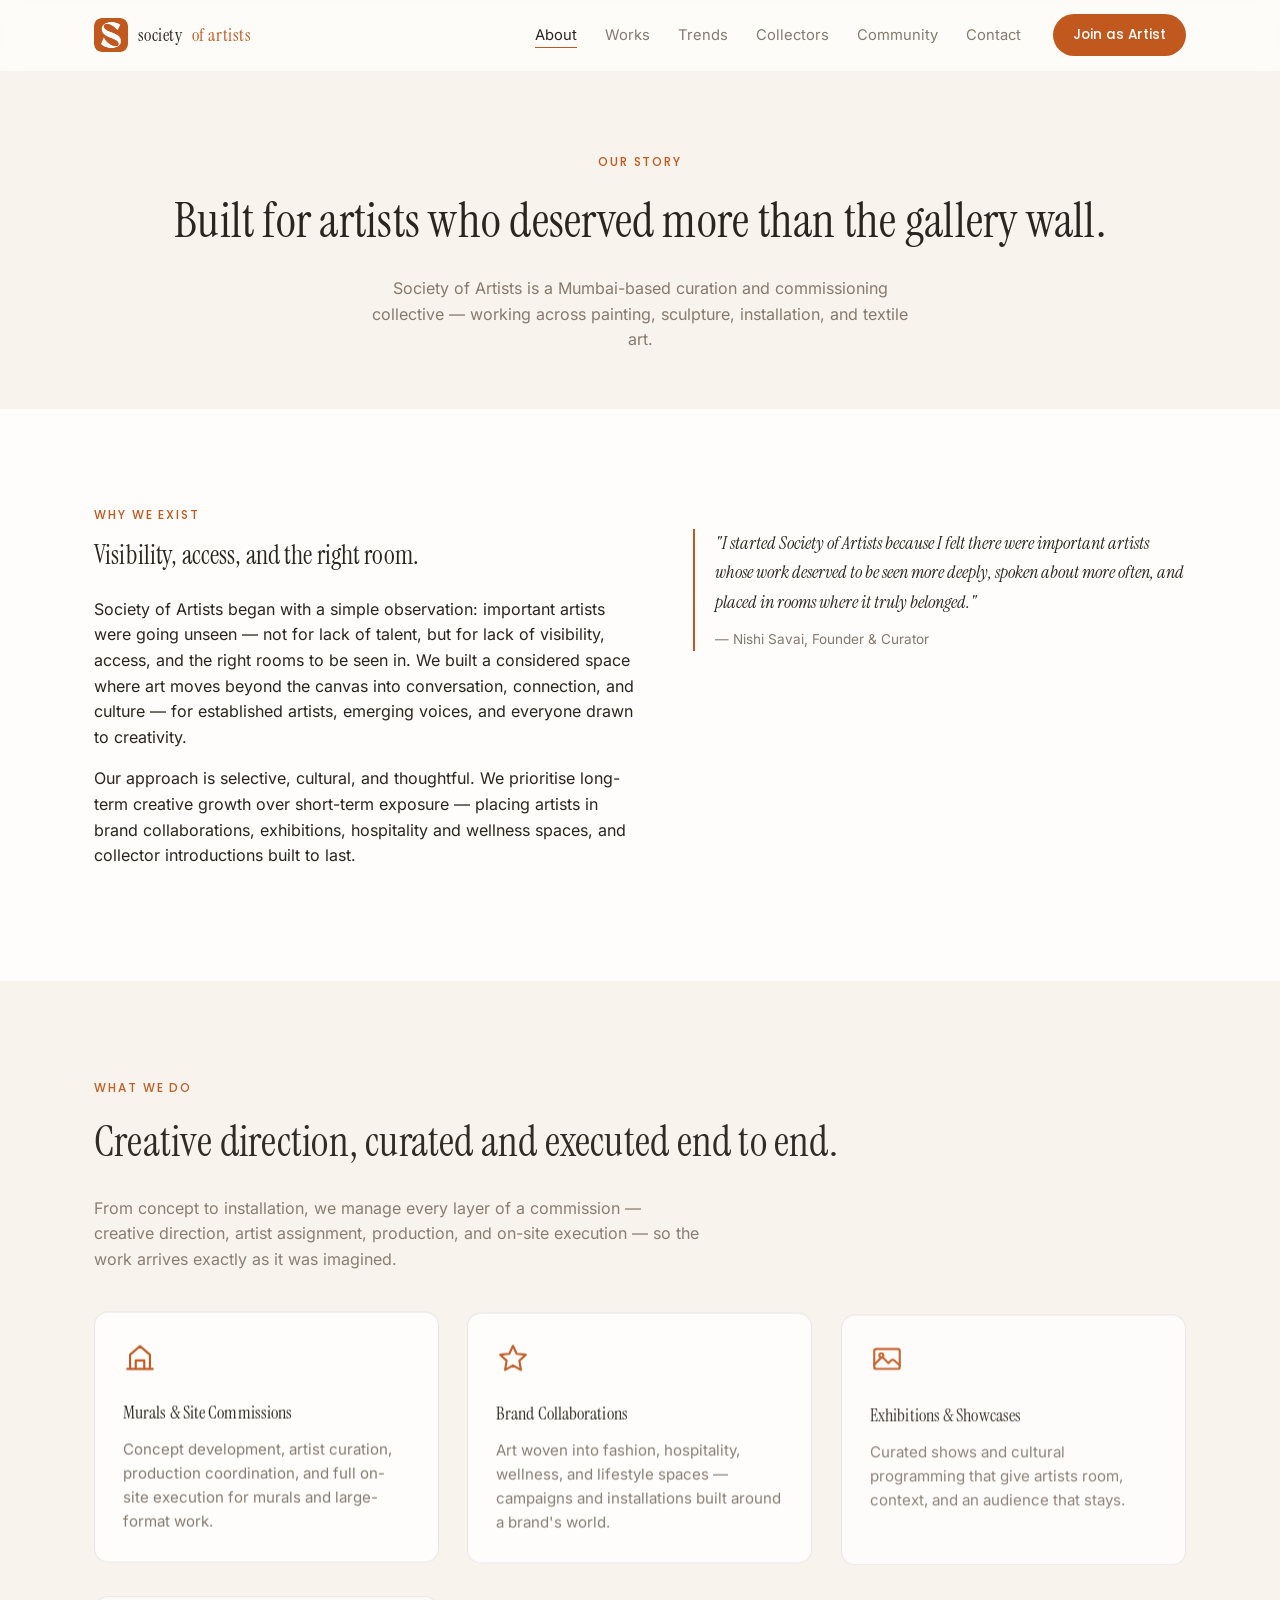
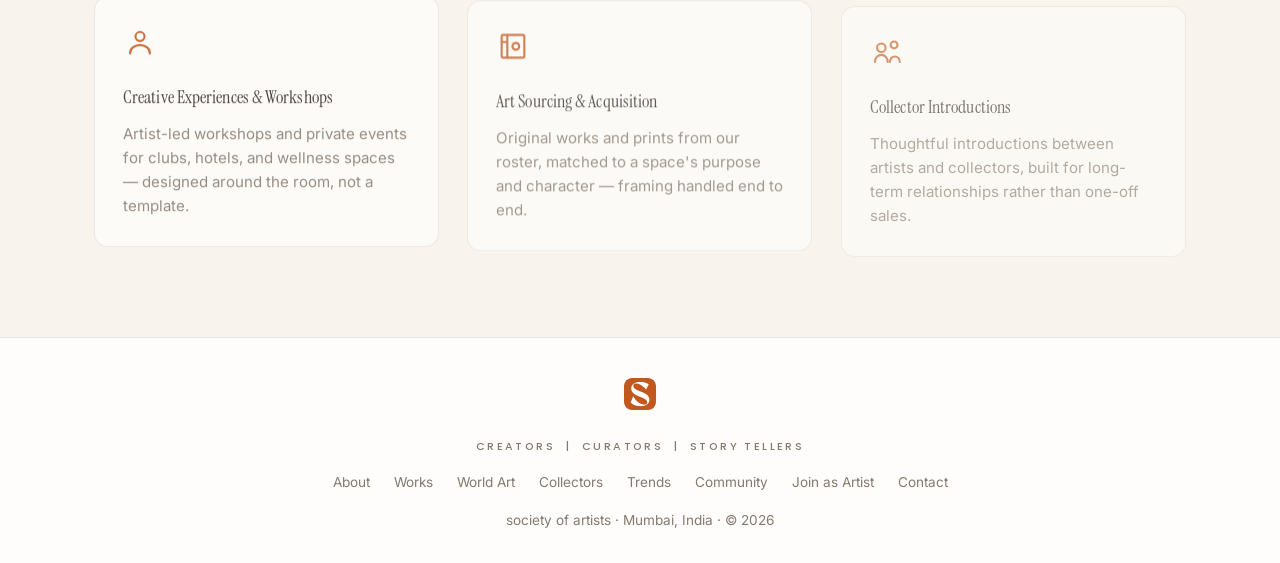
==== commit 63b5038c: "Add Poppins caps layer to complete the logo-derived type system The logo lockup is itself a two-font" ====
--- a/about.html
+++ b/about.html
@@ -13,7 +13,7 @@
 <meta property="og:url" content="https://societyofartists.in/about.html">
 <meta name="twitter:card" content="summary_large_image">
 <link rel="icon" href="assets/logo-badge.png" type="image/png">
-<link rel="stylesheet" href="assets/style.css?v=6">
+<link rel="stylesheet" href="assets/style.css?v=7">
 <script type="application/ld+json">
 {
   "@context": "https://schema.org",
@@ -167,7 +167,7 @@
 <script src="assets/vendor/ScrollTrigger.min.js"></script>
 <script src="assets/vendor/vanilla-tilt.min.js"></script>
 <script src="assets/vendor/zdog.dist.min.js"></script>
-<script src="assets/main.js?v=6"></script>
+<script src="assets/main.js?v=7"></script>
 
 </body>
 </html>
--- a/assets/style.css
+++ b/assets/style.css
@@ -7,6 +7,17 @@
 @font-face { font-family: 'Inter'; font-style: normal; font-weight: 700; font-display: swap; src: url('fonts/inter-latin-700-normal.woff2') format('woff2'); }
 @font-face { font-family: 'Instrument Serif'; font-style: normal; font-weight: 400; font-display: swap; src: url('fonts/instrument-serif-latin-400-normal.woff2') format('woff2'); }
 @font-face { font-family: 'Instrument Serif'; font-style: italic; font-weight: 400; font-display: swap; src: url('fonts/instrument-serif-latin-400-italic.woff2') format('woff2'); }
+@font-face { font-family: 'Poppins'; font-style: normal; font-weight: 500; font-display: swap; src: url('fonts/poppins-latin-500-normal.woff2') format('woff2'); }
+@font-face { font-family: 'Poppins'; font-style: normal; font-weight: 600; font-display: swap; src: url('fonts/poppins-latin-600-normal.woff2') format('woff2'); }
+
+/* Caps/label layer — Poppins, matching the geometric sans of the logo's
+   "OF ARTISTS / CREATORS | CURATORS | STORY TELLERS" lines */
+.eyebrow, .kicker, .tagline, .footer-tagline,
+.scroll-cue, .work-medium, .pillar-link,
+.trend-stat small, .region, .btn {
+  font-family: 'Poppins', 'Inter', sans-serif;
+  font-weight: 500;
+}
 
 :root {
   --bg: #fefdfb;
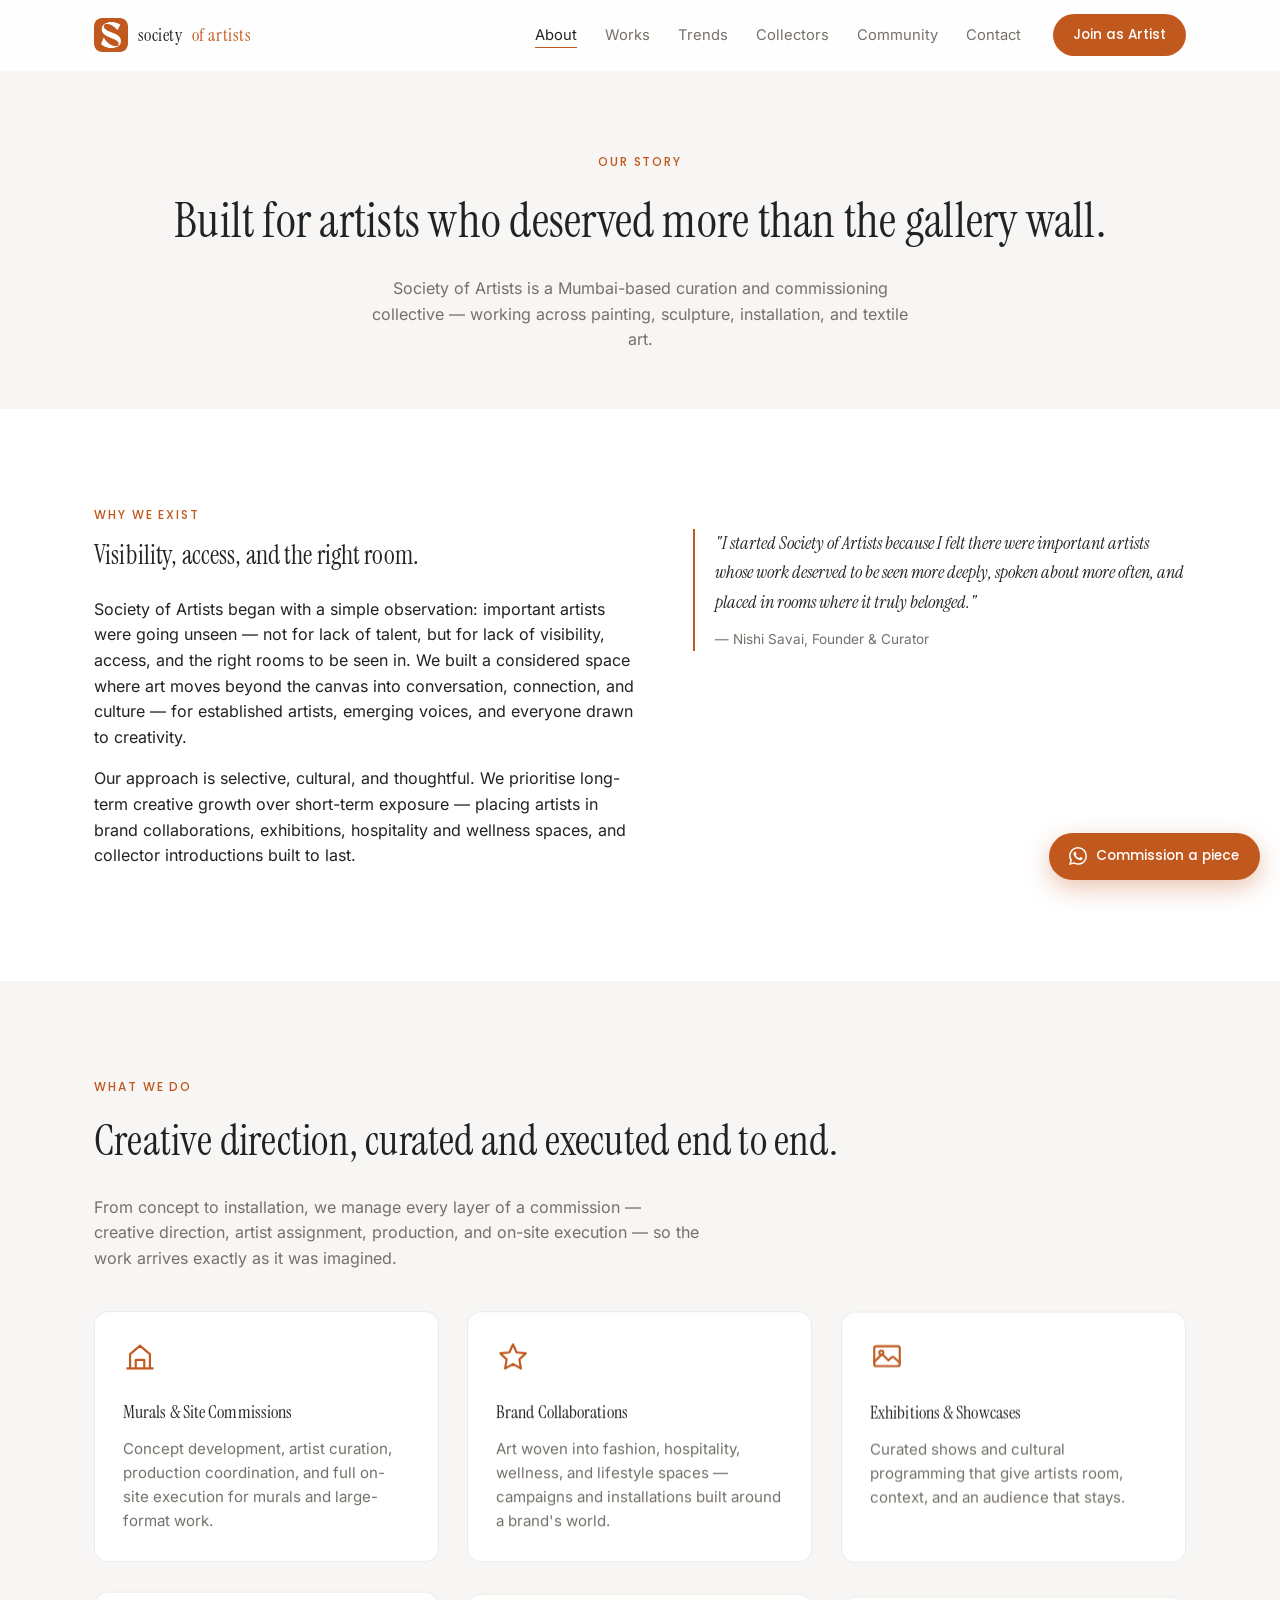
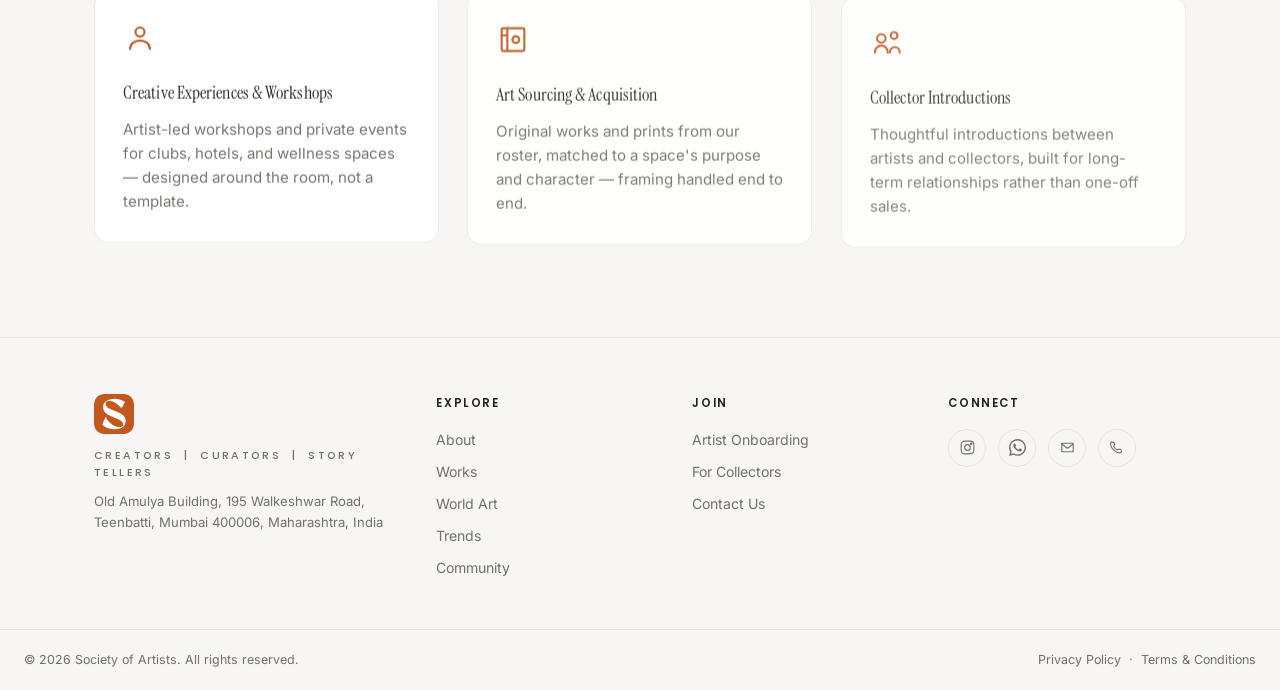
==== commit 243f2473: "White theme, social links, CTA hook, full footer, privacy & terms pages - Pure-white palette site-wi" ====
--- a/about.html
+++ b/about.html
@@ -13,7 +13,7 @@
 <meta property="og:url" content="https://societyofartists.in/about.html">
 <meta name="twitter:card" content="summary_large_image">
 <link rel="icon" href="assets/logo-badge.png" type="image/png">
-<link rel="stylesheet" href="assets/style.css?v=7">
+<link rel="stylesheet" href="assets/style.css?v=8">
 <script type="application/ld+json">
 {
   "@context": "https://schema.org",
@@ -148,26 +148,64 @@
 </main>
 
 <footer>
-  <img src="assets/logo-badge.png" alt="">
-  <div class="footer-tagline">Creators &nbsp;|&nbsp; Curators &nbsp;|&nbsp; Story Tellers</div>
-  <div class="footer-links">
-    <a href="about.html">About</a>
-    <a href="works.html">Works</a>
-    <a href="world-art.html">World Art</a>
-    <a href="collectors.html">Collectors</a>
-    <a href="trends.html">Trends</a>
-    <a href="community.html">Community</a>
-    <a href="register.html">Join as Artist</a>
-    <a href="contact.html">Contact</a>
+  <div class="wrap footer-grid">
+    <div class="footer-brand">
+      <img src="assets/logo-badge.png" alt="Society of Artists">
+      <div class="footer-tagline">Creators &nbsp;|&nbsp; Curators &nbsp;|&nbsp; Story Tellers</div>
+      <p>Old Amulya Building, 195 Walkeshwar Road,<br>Teenbatti, Mumbai 400006, Maharashtra, India</p>
+    </div>
+    <div class="footer-col">
+      <h4>Explore</h4>
+      <ul>
+        <li><a href="about.html">About</a></li>
+        <li><a href="works.html">Works</a></li>
+        <li><a href="world-art.html">World Art</a></li>
+        <li><a href="trends.html">Trends</a></li>
+        <li><a href="community.html">Community</a></li>
+      </ul>
+    </div>
+    <div class="footer-col">
+      <h4>Join</h4>
+      <ul>
+        <li><a href="register.html">Artist Onboarding</a></li>
+        <li><a href="collectors.html">For Collectors</a></li>
+        <li><a href="contact.html">Contact Us</a></li>
+      </ul>
+    </div>
+    <div class="footer-col">
+      <h4>Connect</h4>
+      <div class="footer-social">
+        <a href="https://instagram.com/societyofartists__" target="_blank" rel="noopener" aria-label="Instagram">
+          <svg viewBox="0 0 24 24" fill="none" stroke="currentColor" stroke-width="1.6"><rect x="3" y="3" width="18" height="18" rx="5"/><circle cx="12" cy="12" r="4"/><circle cx="17.2" cy="6.8" r="1"/></svg>
+        </a>
+        <a href="https://wa.me/919820972689" target="_blank" rel="noopener" aria-label="WhatsApp">
+          <svg viewBox="0 0 24 24" fill="currentColor"><path d="M17.472 14.382c-.297-.149-1.758-.867-2.03-.967-.273-.099-.471-.148-.67.15-.197.297-.767.966-.94 1.164-.173.199-.347.223-.644.075-.297-.15-1.255-.463-2.39-1.475-.883-.788-1.48-1.761-1.653-2.059-.173-.297-.018-.458.13-.606.134-.133.297-.347.446-.52.149-.174.198-.298.298-.497.099-.198.05-.371-.025-.52-.075-.149-.669-1.612-.916-2.207-.242-.579-.487-.5-.669-.51-.173-.008-.371-.01-.57-.01-.198 0-.52.074-.792.372-.272.297-1.04 1.016-1.04 2.479 0 1.462 1.065 2.875 1.213 3.074.149.198 2.096 3.2 5.077 4.487.709.306 1.262.489 1.694.625.712.227 1.36.195 1.871.118.571-.085 1.758-.719 2.006-1.413.248-.694.248-1.289.173-1.413-.074-.124-.272-.198-.57-.347m-5.421 7.403h-.004a9.87 9.87 0 01-5.031-1.378l-.361-.214-3.741.982.998-3.648-.235-.374a9.86 9.86 0 01-1.51-5.26c.001-5.45 4.436-9.884 9.888-9.884 2.64 0 5.122 1.03 6.988 2.898a9.825 9.825 0 012.893 6.994c-.003 5.45-4.437 9.884-9.885 9.884m8.413-18.297A11.815 11.815 0 0012.05 0C5.495 0 .16 5.335.157 11.892c0 2.096.547 4.142 1.588 5.945L.057 24l6.305-1.654a11.882 11.882 0 005.683 1.448h.005c6.554 0 11.89-5.335 11.893-11.893a11.821 11.821 0 00-3.48-8.413z"/></svg>
+        </a>
+        <a href="mailto:nishisavai@societyofartists.in" aria-label="Email">
+          <svg viewBox="0 0 24 24" fill="none" stroke="currentColor" stroke-width="1.6"><path d="M4 6h16v12H4z" stroke-linejoin="round"/><path d="M4 7l8 6 8-6" stroke-linecap="round" stroke-linejoin="round"/></svg>
+        </a>
+        <a href="tel:+919820972689" aria-label="Phone">
+          <svg viewBox="0 0 24 24" fill="none" stroke="currentColor" stroke-width="1.6"><path d="M4.5 4.5c1 0 2.6.3 3.2 1.9.4 1 .1 2-.5 2.8-.6.7-.6 1.3-.1 2 .9 1.4 2.4 2.9 3.8 3.8.7.5 1.3.5 2-.1.8-.6 1.8-.9 2.8-.5 1.6.6 1.9 2.2 1.9 3.2 0 1-1 2-2.5 2-6 0-13-7-13-13 0-1.5 1-2.5 2-2.5z" stroke-linecap="round" stroke-linejoin="round"/></svg>
+        </a>
+      </div>
+    </div>
   </div>
-  society of artists · Mumbai, India · &copy; 2026
+  <div class="footer-legal">
+    <span>&copy; 2026 Society of Artists. All rights reserved.</span>
+    <span><a href="privacy.html">Privacy Policy</a> &nbsp;&middot;&nbsp; <a href="terms.html">Terms &amp; Conditions</a></span>
+  </div>
 </footer>
+
+<a class="fab" href="https://wa.me/919820972689?text=Hi%20Society%20of%20Artists%20%E2%80%94%20I%27d%20like%20to%20talk%20about%20commissioning%20a%20piece." target="_blank" rel="noopener" aria-label="Chat with us about commissioning a piece">
+  <svg viewBox="0 0 24 24" fill="currentColor"><path d="M17.472 14.382c-.297-.149-1.758-.867-2.03-.967-.273-.099-.471-.148-.67.15-.197.297-.767.966-.94 1.164-.173.199-.347.223-.644.075-.297-.15-1.255-.463-2.39-1.475-.883-.788-1.48-1.761-1.653-2.059-.173-.297-.018-.458.13-.606.134-.133.297-.347.446-.52.149-.174.198-.298.298-.497.099-.198.05-.371-.025-.52-.075-.149-.669-1.612-.916-2.207-.242-.579-.487-.5-.669-.51-.173-.008-.371-.01-.57-.01-.198 0-.52.074-.792.372-.272.297-1.04 1.016-1.04 2.479 0 1.462 1.065 2.875 1.213 3.074.149.198 2.096 3.2 5.077 4.487.709.306 1.262.489 1.694.625.712.227 1.36.195 1.871.118.571-.085 1.758-.719 2.006-1.413.248-.694.248-1.289.173-1.413-.074-.124-.272-.198-.57-.347m-5.421 7.403h-.004a9.87 9.87 0 01-5.031-1.378l-.361-.214-3.741.982.998-3.648-.235-.374a9.86 9.86 0 01-1.51-5.26c.001-5.45 4.436-9.884 9.888-9.884 2.64 0 5.122 1.03 6.988 2.898a9.825 9.825 0 012.893 6.994c-.003 5.45-4.437 9.884-9.885 9.884m8.413-18.297A11.815 11.815 0 0012.05 0C5.495 0 .16 5.335.157 11.892c0 2.096.547 4.142 1.588 5.945L.057 24l6.305-1.654a11.882 11.882 0 005.683 1.448h.005c6.554 0 11.89-5.335 11.893-11.893a11.821 11.821 0 00-3.48-8.413z"/></svg>
+  <span>Commission a piece</span>
+</a>
 
 <script src="assets/vendor/gsap.min.js"></script>
 <script src="assets/vendor/ScrollTrigger.min.js"></script>
 <script src="assets/vendor/vanilla-tilt.min.js"></script>
 <script src="assets/vendor/zdog.dist.min.js"></script>
-<script src="assets/main.js?v=7"></script>
+<script src="assets/main.js?v=8"></script>
 
 </body>
 </html>
--- a/assets/style.css
+++ b/assets/style.css
@@ -20,13 +20,13 @@
 }
 
 :root {
-  --bg: #fefdfb;
-  --bg-alt: #f8f3ec;
-  --fg: #2b251f;
-  --muted: #857a6f;
+  --bg: #ffffff;
+  --bg-alt: #f7f6f4;
+  --fg: #222222;
+  --muted: #757069;
   --accent: #c1591f;
   --accent-2: #4a7c81;
-  --border: rgba(43,37,31,0.1);
+  --border: rgba(0,0,0,0.08);
 }
 
 /* Preloader — soft light veil with a gently pulsing mark */
@@ -34,7 +34,7 @@
   position: fixed;
   inset: 0;
   z-index: 999;
-  background: #fefdfb;
+  background: #ffffff;
   display: flex;
   align-items: center;
   justify-content: center;
@@ -82,7 +82,7 @@
   position: fixed;
   inset: 0;
   z-index: 998;
-  background: #fefdfb;
+  background: #ffffff;
   display: flex;
   align-items: center;
   justify-content: center;
@@ -281,7 +281,7 @@
   }
 }
 
-/* ===== Hero ===== */
+/* ===== Hero — light: white field with an original painted wash ===== */
 .hero {
   position: relative;
   height: 100svh;
@@ -290,30 +290,9 @@
   align-items: center;
   justify-content: center;
   overflow: hidden;
-  color: #fdfcf9;
+  color: var(--fg);
   text-align: center;
-}
-.hero-slides {
-  position: absolute;
-  inset: 0;
-  z-index: 0;
-}
-.hero-slide {
-  position: absolute;
-  inset: 0;
-  background-size: cover;
-  background-position: center;
-  opacity: 0;
-  transform: scale(1.12);
-  will-change: transform, opacity;
-}
-.hero-slide.is-active { opacity: 1; }
-.hero::before {
-  content: "";
-  position: absolute;
-  inset: 0;
-  z-index: 1;
-  background: linear-gradient(180deg, rgba(30,20,10,0.5) 0%, rgba(30,20,10,0.3) 45%, rgba(30,20,10,0.62) 100%);
+  background: #ffffff url('bg-wash.svg') center / cover no-repeat;
 }
 .hero-content {
   position: relative;
@@ -324,7 +303,7 @@
   text-transform: uppercase;
   letter-spacing: 0.22em;
   font-size: 0.78rem;
-  color: rgba(253,252,249,0.85);
+  color: var(--muted);
   margin-bottom: 1.25rem;
   display: block;
 }
@@ -338,7 +317,7 @@
 .hero p.lede {
   max-width: 36rem;
   margin: 1.75rem auto 0;
-  color: rgba(253,252,249,0.85);
+  color: var(--muted);
   font-size: 1.1rem;
 }
 .hero .ctas {
@@ -361,8 +340,8 @@
 .btn:hover { transform: translateY(-2px); }
 .btn-primary { background: var(--accent); color: #fff; }
 .btn-primary:hover { box-shadow: 0 10px 30px rgba(193,89,31,0.35); }
-.btn-outline { border-color: rgba(253,252,249,0.5); color: #fdfcf9; }
-.btn-outline:hover { background: rgba(253,252,249,0.1); }
+.btn-outline { border-color: rgba(0,0,0,0.22); color: var(--fg); }
+.btn-outline:hover { background: rgba(0,0,0,0.04); }
 .btn-sm { padding: 0.55rem 1.2rem; font-size: 0.85rem; }
 .btn[disabled] { opacity: 0.6; cursor: not-allowed; transform: none !important; }
 
@@ -376,7 +355,7 @@
   flex-direction: column;
   align-items: center;
   gap: 0.4rem;
-  color: rgba(253,252,249,0.75);
+  color: var(--muted);
   font-size: 0.7rem;
   letter-spacing: 0.18em;
   text-transform: uppercase;
@@ -384,7 +363,7 @@
 .scroll-cue .line {
   width: 1px;
   height: 34px;
-  background: rgba(253,252,249,0.5);
+  background: rgba(0,0,0,0.2);
   overflow: hidden;
   position: relative;
 }
@@ -394,7 +373,7 @@
   top: -100%;
   left: 0; right: 0;
   height: 100%;
-  background: #fdfcf9;
+  background: var(--accent);
   animation: scrollDrop 1.8s ease-in-out infinite;
 }
 @keyframes scrollDrop {
@@ -1010,18 +989,96 @@
   line-height: 1.65;
 }
 
+/* Footer — proper 4-column layout with social + legal rows */
 footer {
   border-top: 1px solid var(--border);
-  padding: 2.5rem 1.5rem 2rem;
-  padding-bottom: calc(2rem + env(safe-area-inset-bottom));
-  text-align: center;
-  color: var(--muted);
+  background: var(--bg-alt);
+  padding: 3.5rem 0 0;
+  color: var(--muted);
+  font-size: 0.88rem;
+}
+.footer-grid {
+  display: grid;
+  grid-template-columns: 1.4fr 1fr 1fr 1.1fr;
+  gap: 2.5rem;
+  padding-bottom: 2.5rem;
+}
+@media (max-width: 900px) { .footer-grid { grid-template-columns: 1fr 1fr; } }
+@media (max-width: 560px) { .footer-grid { grid-template-columns: 1fr; } }
+.footer-brand img { width: 40px; height: 40px; border-radius: 10px; display: block; }
+.footer-brand .footer-tagline { margin: 0.8rem 0 0.6rem; }
+.footer-brand p { margin: 0; font-size: 0.82rem; line-height: 1.6; }
+footer h4 {
+  font-family: 'Poppins', sans-serif;
+  font-weight: 600;
+  font-size: 0.72rem;
+  text-transform: uppercase;
+  letter-spacing: 0.14em;
+  color: var(--fg);
+  margin: 0 0 1rem;
+}
+.footer-col ul { list-style: none; margin: 0; padding: 0; }
+.footer-col li { margin-bottom: 0.6rem; }
+.footer-col a { text-decoration: none; color: var(--muted); }
+.footer-col a:hover { color: var(--accent); }
+.footer-social { display: flex; gap: 0.75rem; margin-top: 0.25rem; }
+.footer-social a {
+  width: 38px; height: 38px;
+  border: 1px solid var(--border);
+  border-radius: 50%;
+  display: flex; align-items: center; justify-content: center;
+  color: var(--muted);
+  transition: color 0.2s ease, border-color 0.2s ease, transform 0.2s ease;
+}
+.footer-social a:hover { color: var(--accent); border-color: var(--accent); transform: translateY(-2px); }
+.footer-social svg { width: 17px; height: 17px; }
+.footer-legal {
+  border-top: 1px solid var(--border);
+  padding: 1.25rem 1.5rem;
+  padding-bottom: calc(1.25rem + env(safe-area-inset-bottom));
+  display: flex;
+  justify-content: space-between;
+  align-items: center;
+  gap: 1rem;
+  flex-wrap: wrap;
+  font-size: 0.78rem;
+}
+.footer-legal a { text-decoration: none; color: var(--muted); }
+.footer-legal a:hover { color: var(--accent); }
+
+/* Floating CTA hook — always one tap from a conversation */
+.fab {
+  position: fixed;
+  right: 1.25rem;
+  bottom: calc(1.25rem + env(safe-area-inset-bottom));
+  z-index: 60;
+  display: flex;
+  align-items: center;
+  gap: 0.55rem;
+  background: var(--accent);
+  color: #fff;
+  text-decoration: none;
+  padding: 0.8rem 1.3rem;
+  border-radius: 999px;
+  font-family: 'Poppins', sans-serif;
+  font-weight: 500;
   font-size: 0.85rem;
-}
-footer img { width: 32px; height: 32px; border-radius: 8px; margin-bottom: 0.75rem; }
-.footer-links { display: flex; justify-content: center; gap: 1.5rem; margin: 1rem 0; flex-wrap: wrap; }
-.footer-links a { text-decoration: none; color: var(--muted); font-size: 0.85rem; }
-.footer-links a:hover { color: var(--accent); }
+  box-shadow: 0 8px 24px rgba(193,89,31,0.35);
+  transition: transform 0.2s ease, box-shadow 0.2s ease;
+}
+.fab:hover { transform: translateY(-3px); box-shadow: 0 14px 32px rgba(193,89,31,0.4); }
+.fab svg { width: 18px; height: 18px; flex-shrink: 0; }
+@media (max-width: 640px) {
+  .fab span { display: none; }
+  .fab { padding: 0.9rem; }
+}
+
+/* Legal pages */
+.legal-body { max-width: 46rem; margin: 0 auto; }
+.legal-body h2 { font-size: 1.35rem; margin: 2.5rem 0 0.75rem; }
+.legal-body p, .legal-body li { color: var(--muted); font-size: 0.94rem; }
+.legal-body ul { padding-left: 1.25rem; }
+.legal-updated { font-size: 0.8rem; color: var(--muted); }
 
 @media (prefers-reduced-motion: reduce) {
   * { transition: none !important; animation: none !important; scroll-behavior: auto !important; }
